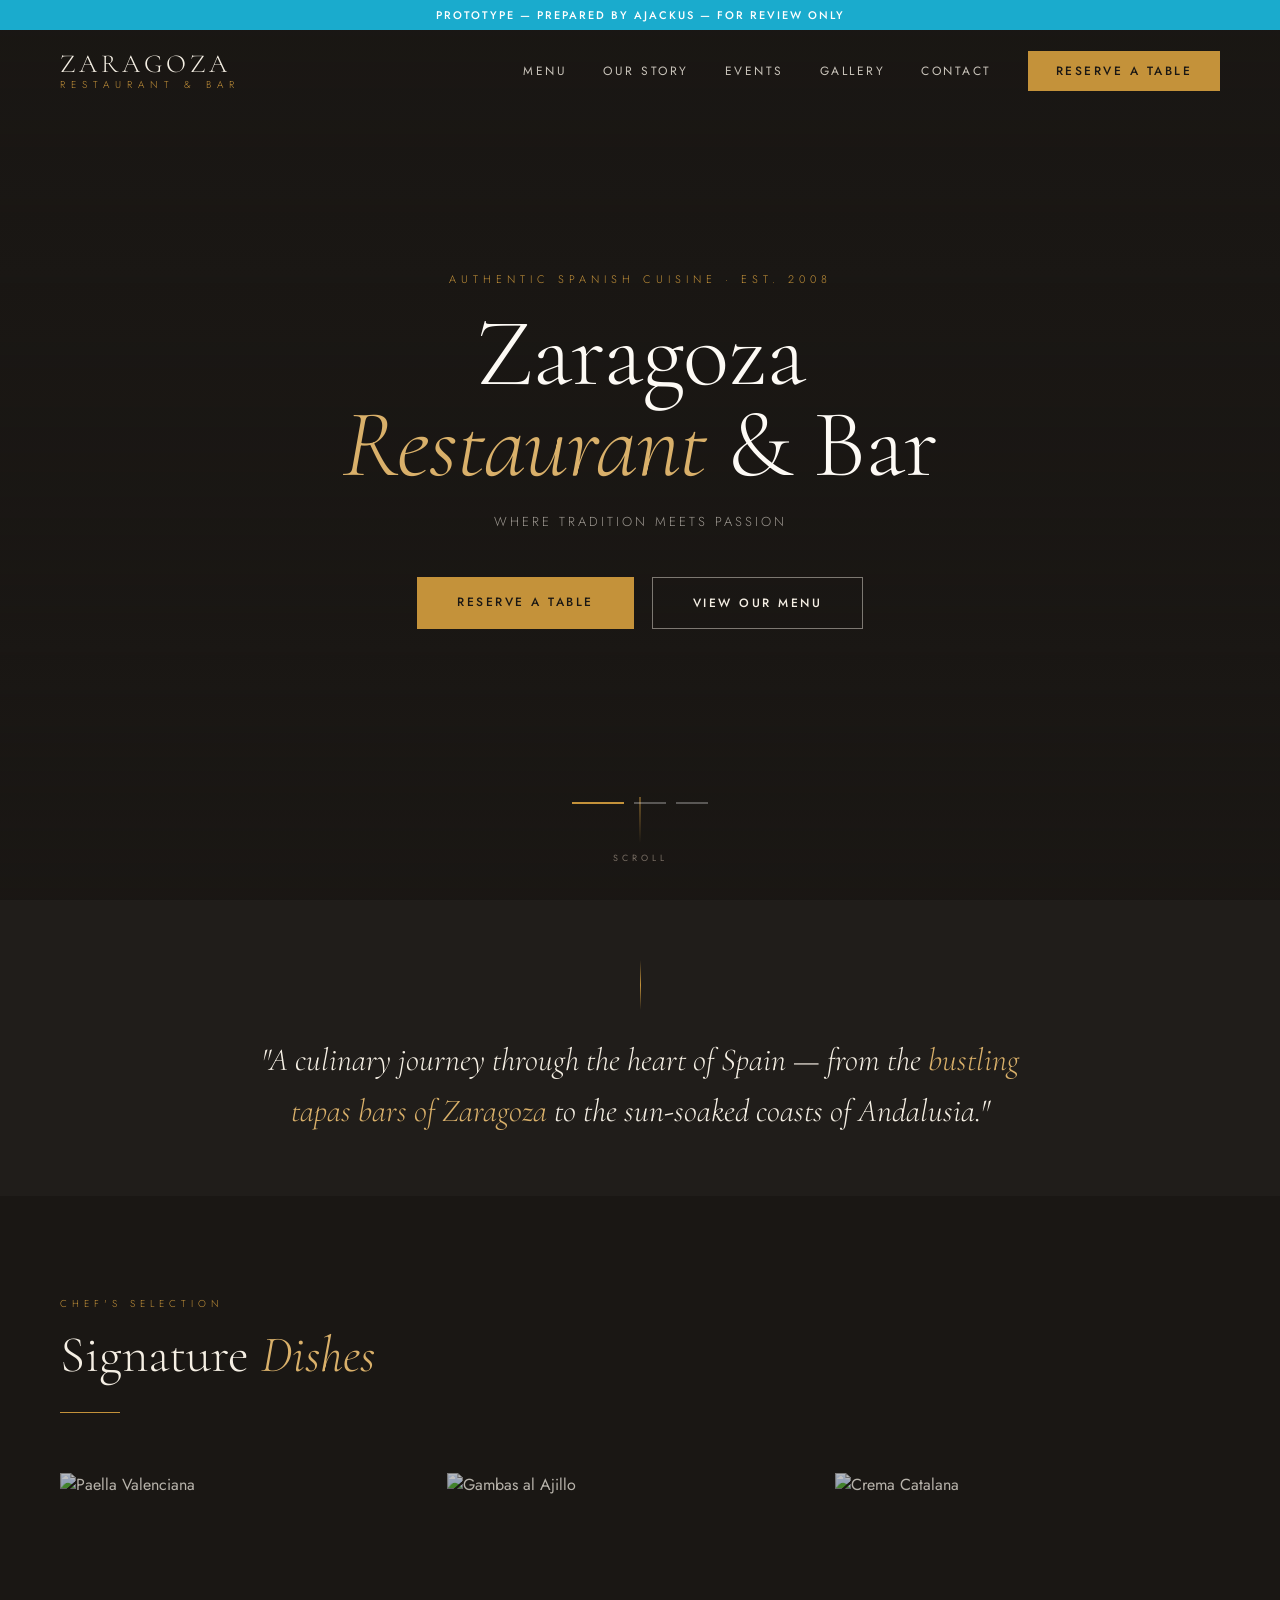
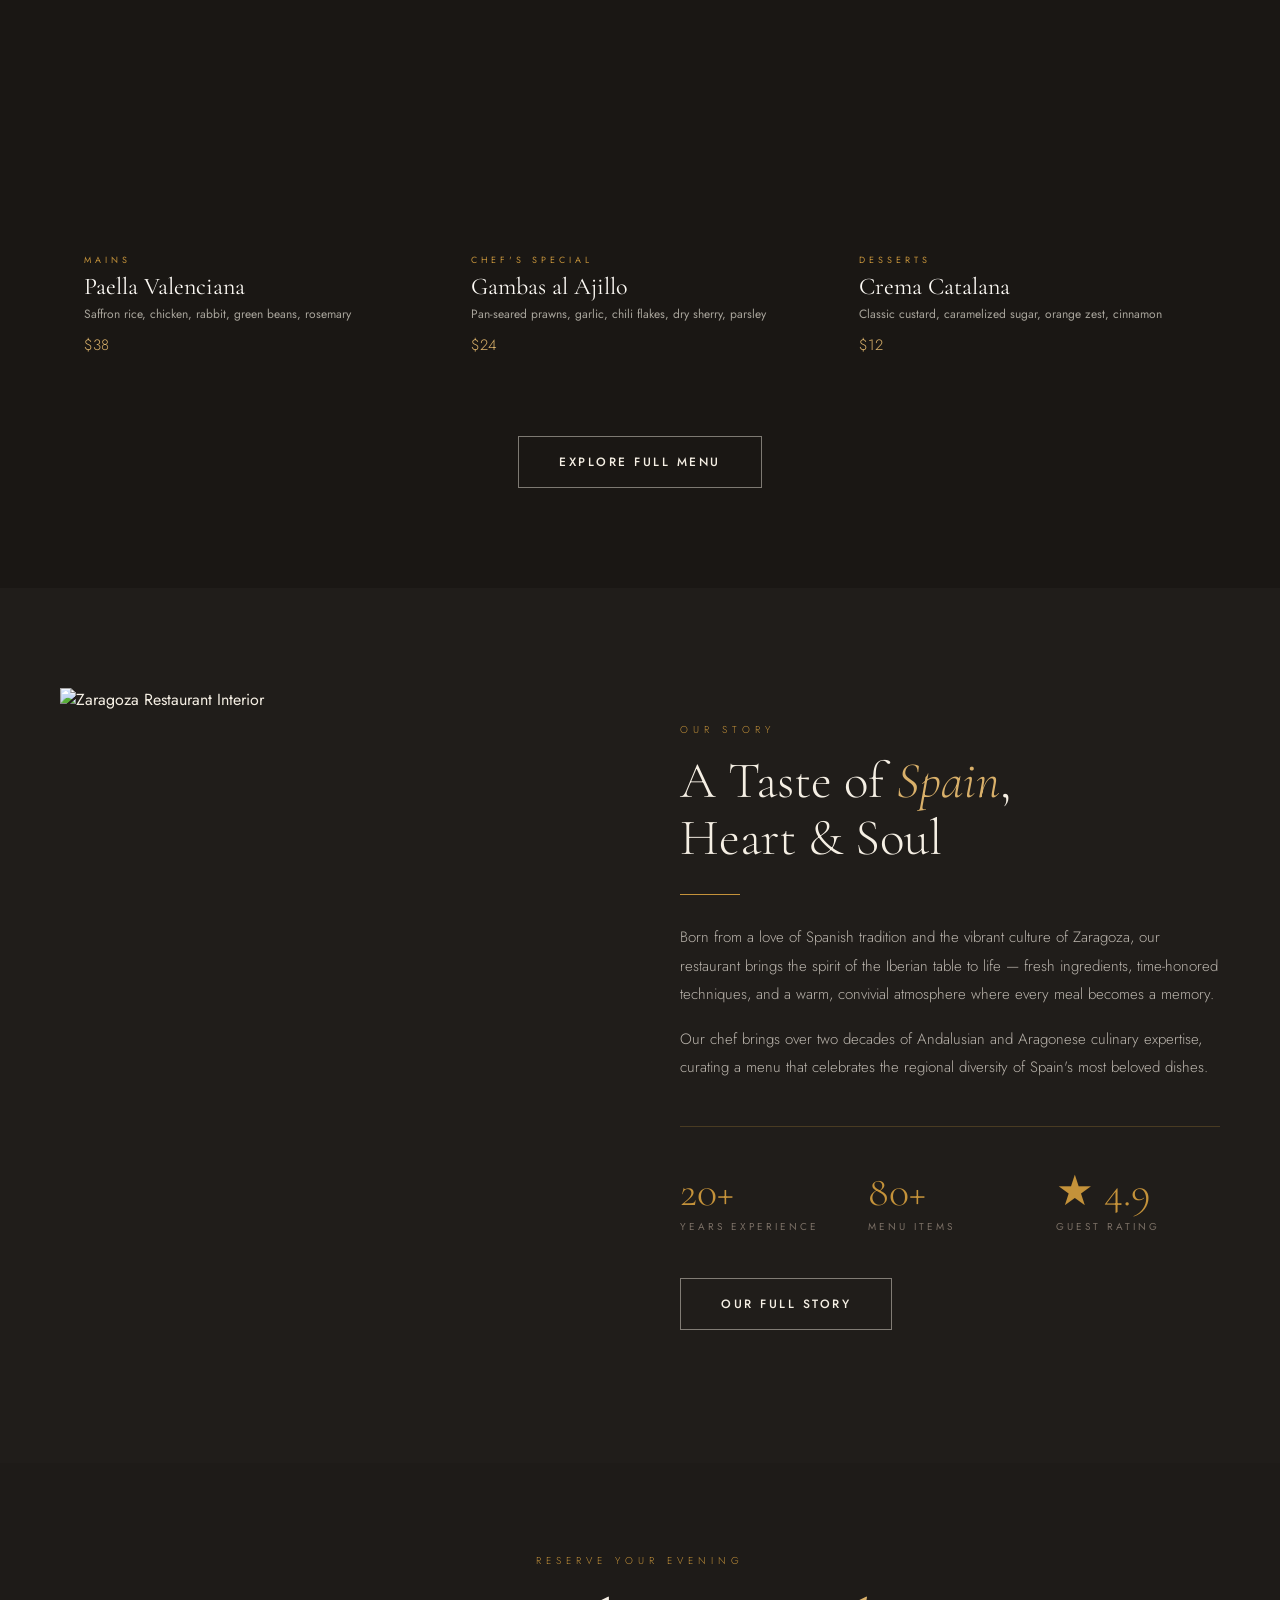
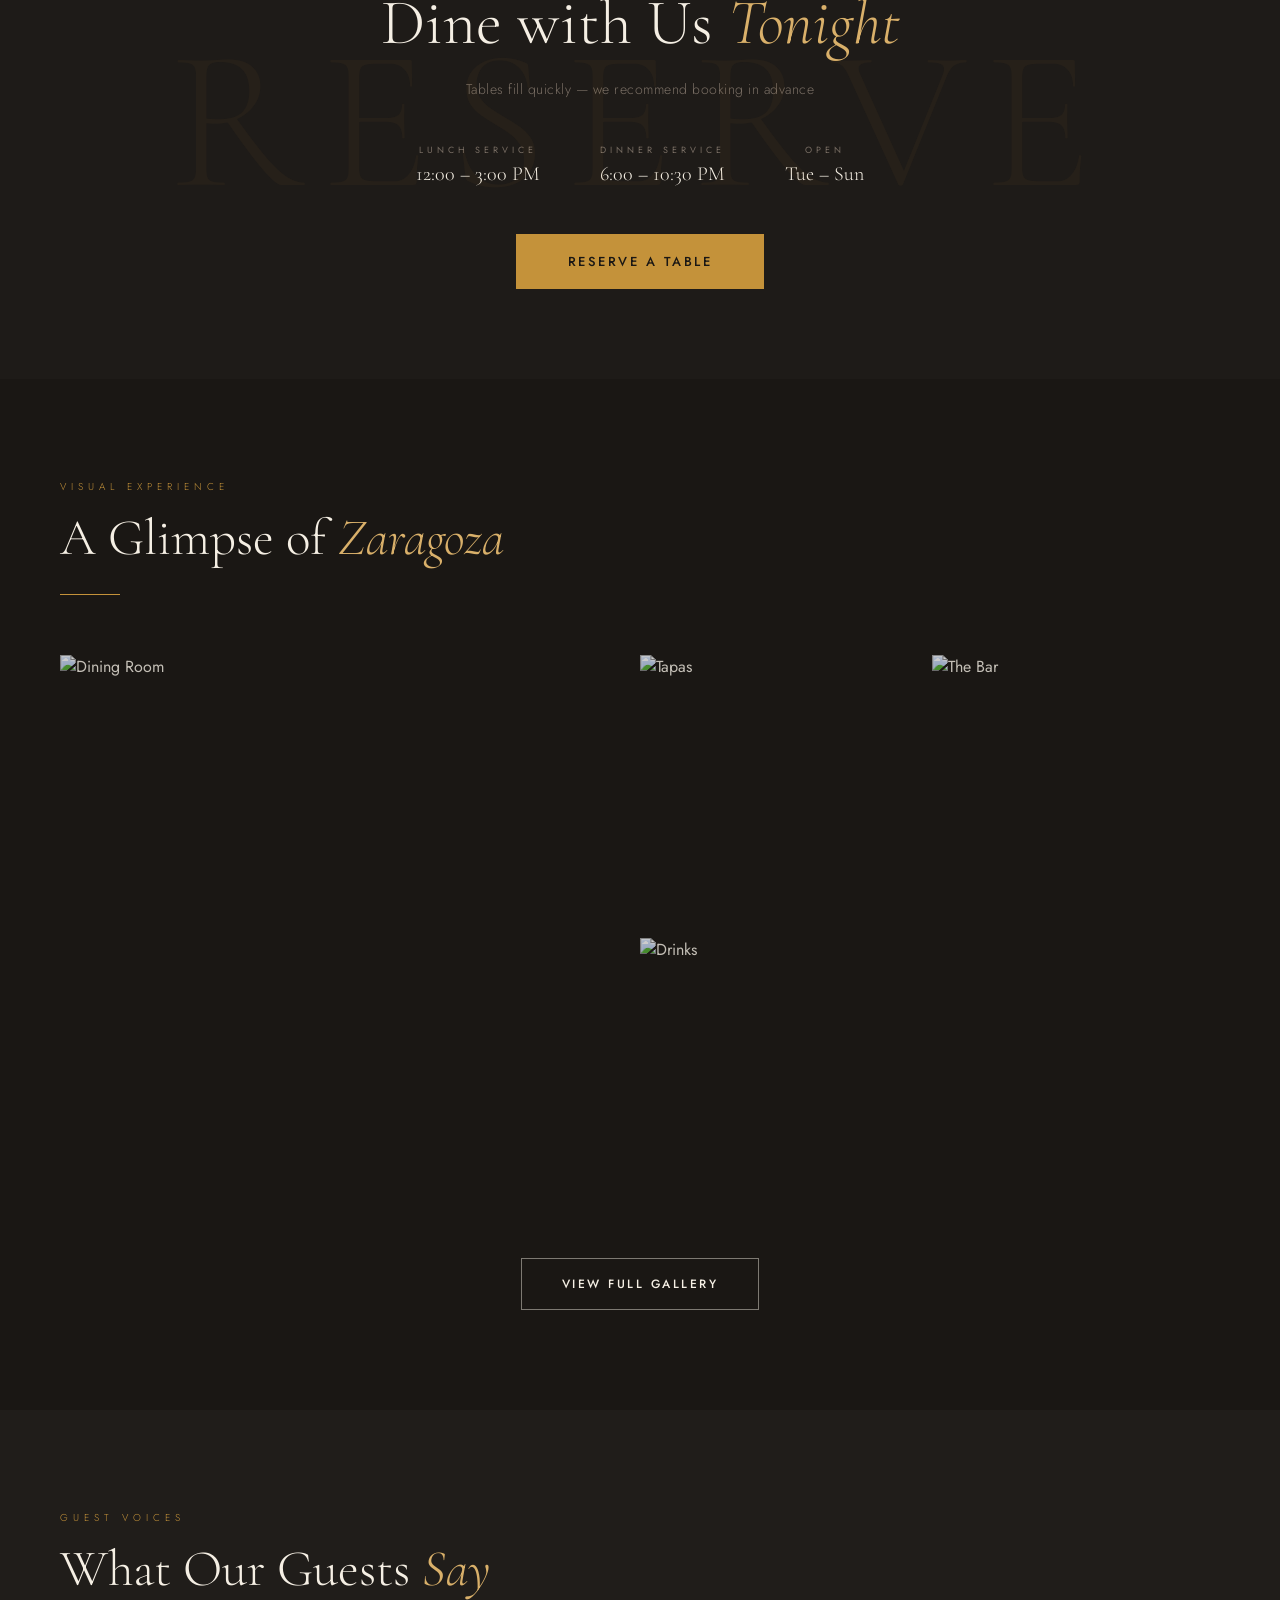
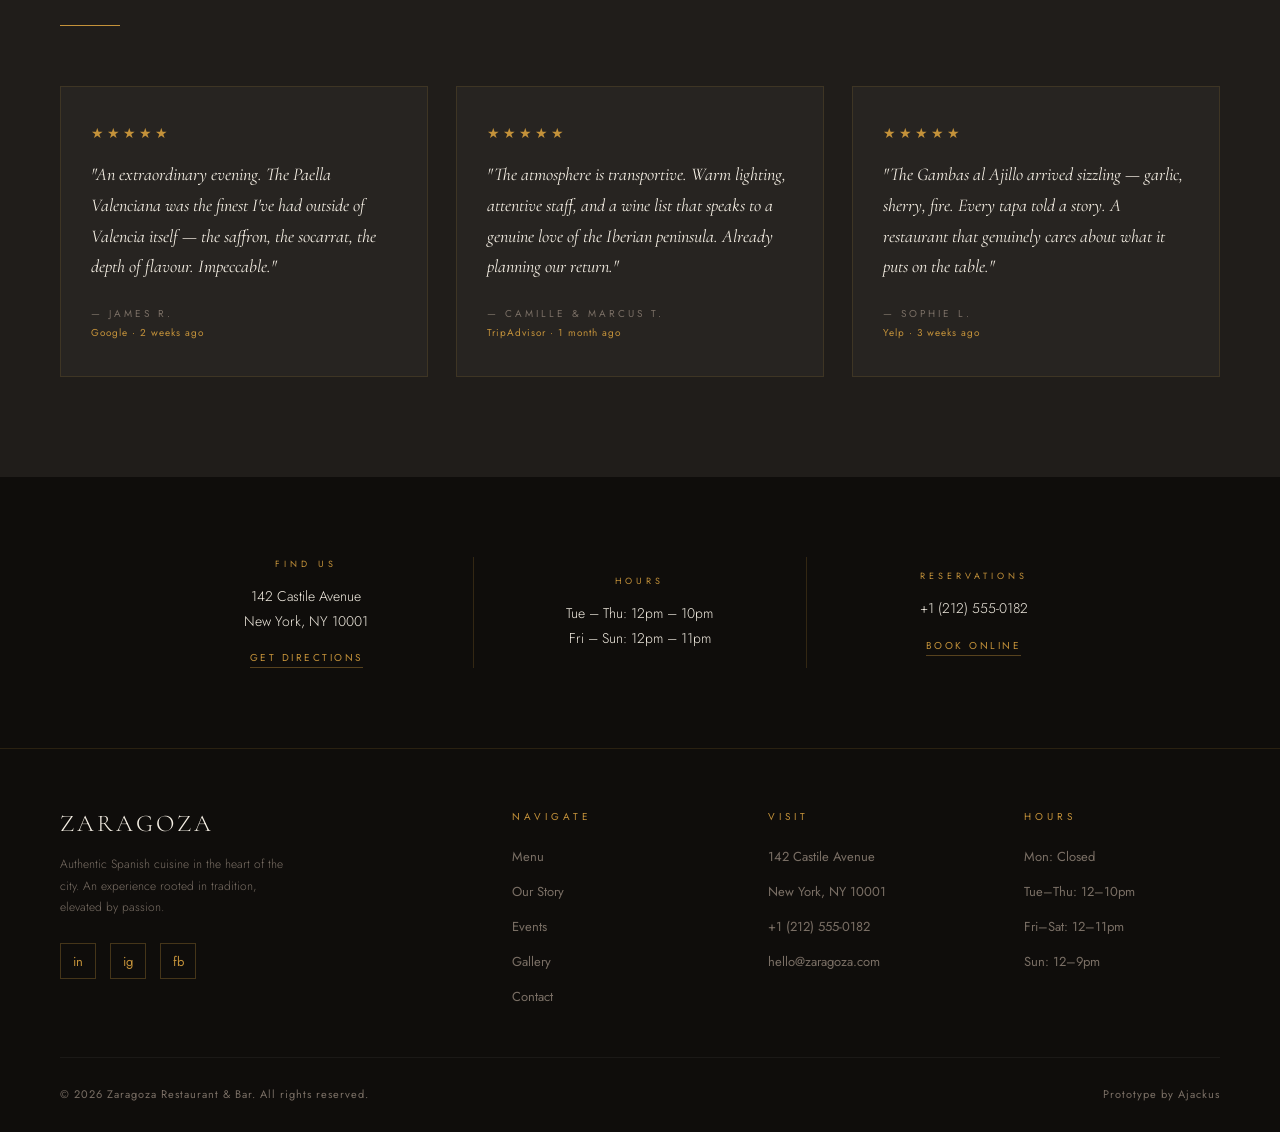
==== index.html @ 743ac6ad "initial commit" ====
<!DOCTYPE html>
<html lang="en">
<head>
<meta charset="UTF-8">
<meta name="viewport" content="width=device-width, initial-scale=1.0">
<title>Zaragoza Restaurant & Bar — Authentic Spanish Cuisine</title>
<link rel="preconnect" href="https://fonts.googleapis.com">
<link href="https://fonts.googleapis.com/css2?family=Cormorant+Garamond:ital,wght@0,300;0,400;0,600;1,300;1,400&family=Jost:wght@300;400;500&display=swap" rel="stylesheet">
<link rel="stylesheet" href="style.css">
<style>
  /* ── HERO ── */
  #hero {
    position: relative; height: 100vh; min-height: 700px;
    display: flex; align-items: center; justify-content: center;
    overflow: hidden;
  }

  /* Slides container */
  .hero-slides { position: absolute; inset: 0; }
  .hero-slide {
    position: absolute; inset: 0;
    background-size: cover; background-position: center;
    opacity: 0; transition: opacity 1.6s ease;
    transform: scale(1.07);
  }
  .hero-slide.active {
    opacity: 1;
    animation: kenBurns 9s ease forwards;
  }
  @keyframes kenBurns {
    from { transform: scale(1.07); }
    to   { transform: scale(1.00); }
  }

  /* Dark overlay sits above slides */
  .hero-overlay {
    position: absolute; inset: 0; z-index: 1;
    background: linear-gradient(180deg, rgba(26,23,20,0.18) 0%, rgba(26,23,20,0.48) 55%, rgba(26,23,20,0.93) 100%);
  }

  /* Content */
  .hero-content {
    position: relative; text-align: center; z-index: 2; padding: 0 20px;
    min-height: 380px; display: flex; flex-direction: column; align-items: center; justify-content: center;
  }
  .hero-text-slide {
    position: absolute; width: 100%;
    opacity: 0; transform: translateY(18px);
    transition: opacity 0.9s ease, transform 0.9s ease;
    pointer-events: none;
  }
  .hero-text-slide.active {
    opacity: 1; transform: translateY(0);
    position: relative; pointer-events: auto;
  }
  .hero-eyebrow {
    font-size: 11px; letter-spacing: 5px; text-transform: uppercase;
    color: var(--gold); font-family: 'Jost', sans-serif; font-weight: 300;
    margin-bottom: 22px;
  }
  .hero-title {
    font-family: 'Cormorant Garamond', serif;
    font-size: clamp(48px, 7.5vw, 104px); font-weight: 300; line-height: 0.94;
    letter-spacing: -1px; color: var(--warm-white);
  }
  .hero-title em { font-style: italic; color: var(--gold-light); }
  .hero-subtitle {
    margin-top: 22px; font-size: 13px; letter-spacing: 3px; text-transform: uppercase;
    color: rgba(245,239,228,0.6); font-weight: 300;
  }
  .hero-actions {
    margin-top: 46px; display: flex; gap: 18px; justify-content: center; flex-wrap: wrap;
    position: relative; z-index: 3;
  }

  /* Progress dots */
  .hero-progress {
    position: absolute; bottom: 96px; left: 50%; transform: translateX(-50%);
    display: flex; gap: 10px; z-index: 3; align-items: center;
  }
  .hero-dot {
    height: 2px; width: 32px; background: rgba(255,255,255,0.28);
    cursor: pointer; transition: background 0.4s, width 0.4s;
  }
  .hero-dot.active { background: var(--gold); width: 52px; }

  .hero-scroll {
    position: absolute; bottom: 36px; left: 50%; transform: translateX(-50%);
    display: flex; flex-direction: column; align-items: center; gap: 8px; z-index: 2;
  }
  .hero-scroll span { font-size: 9px; letter-spacing: 4px; text-transform: uppercase; color: var(--muted); }
  .scroll-line { width: 1px; height: 46px; background: linear-gradient(var(--gold), transparent); animation: scrollPulse 2s infinite; }

  /* ── INTRO STRIP ── */
  #intro {
    background: var(--dark-2); padding: 60px;
    text-align: center;
  }
  .intro-quote {
    font-family: 'Cormorant Garamond', serif; font-size: clamp(22px, 3vw, 32px);
    font-weight: 300; font-style: italic; color: var(--cream);
    max-width: 780px; margin: 0 auto; line-height: 1.6;
  }
  .intro-quote span { color: var(--gold-light); }
  .intro-line { width: 1px; height: 50px; background: linear-gradient(transparent, var(--gold), transparent); margin: 0 auto 24px; }

  /* ── FEATURED DISHES ── */
  #featured { background: var(--charcoal); }
  .dishes-grid {
    display: grid; grid-template-columns: repeat(3, 1fr); gap: 2px; margin-top: 60px;
  }
  .dish-card {
    position: relative; overflow: hidden; aspect-ratio: 3/4; cursor: pointer;
  }
  .dish-card svg, .dish-card img { width: 100%; height: 100%; object-fit: cover; display: block; transition: transform 0.6s ease; filter: brightness(0.75); }
  .dish-card:hover svg, .dish-card:hover img { transform: scale(1.06); filter: brightness(0.92); }
  .dish-info {
    position: absolute; bottom: 0; left: 0; right: 0; padding: 30px 24px;
    background: linear-gradient(transparent, rgba(26,23,20,0.92));
  }
  .dish-category { font-size: 9px; letter-spacing: 4px; text-transform: uppercase; color: var(--gold); margin-bottom: 6px; }
  .dish-name { font-family: 'Cormorant Garamond', serif; font-size: 24px; font-weight: 400; color: var(--warm-white); margin-bottom: 4px; }
  .dish-desc { font-size: 12px; color: rgba(245,239,228,0.65); line-height: 1.5; margin-bottom: 10px; }
  .dish-price { font-size: 15px; color: var(--gold-light); font-weight: 300; }
  .section-footer { text-align: center; margin-top: 50px; }

  /* ── ABOUT TEASER ── */
  #about-teaser { background: var(--dark-2); }
  .about-inner {
    display: grid; grid-template-columns: 1fr 1fr; gap: 80px; align-items: center;
    max-width: 1200px; margin: 0 auto;
  }
  .about-img-wrap { position: relative; }
  .about-img-wrap svg, .about-img-wrap img { width: 100%; aspect-ratio: 4/5; object-fit: cover; display: block; }
  .about-img-accent {
    position: absolute; bottom: -28px; right: -28px;
    width: 58%; aspect-ratio: 1; border: 2px solid var(--gold); z-index: -1; pointer-events: none;
  }
  .about-text .section-title { margin-bottom: 24px; }
  .about-body { font-size: 15px; line-height: 1.9; color: rgba(245,239,228,0.72); font-weight: 300; }
  .about-stats { display: grid; grid-template-columns: repeat(3, 1fr); gap: 24px; margin-top: 44px; padding-top: 44px; border-top: 1px solid rgba(196,146,58,0.25); }
  .stat-num { font-family: 'Cormorant Garamond', serif; font-size: 42px; font-weight: 300; color: var(--gold); line-height: 1; }
  .stat-label { font-size: 10px; letter-spacing: 3px; text-transform: uppercase; color: var(--muted); margin-top: 6px; }

  /* ── RESERVATION CTA BAND ── */
  #res-cta {
    background: var(--dark-3); padding: 90px 60px;
    position: relative; overflow: hidden; text-align: center;
  }
  #res-cta::before {
    content: 'RESERVE'; position: absolute; left: 50%; top: 50%;
    transform: translate(-50%, -50%);
    font-family: 'Cormorant Garamond', serif; font-size: 200px; font-weight: 300;
    color: rgba(196,146,58,0.05); letter-spacing: 20px; white-space: nowrap; pointer-events: none;
  }
  .res-cta-eyebrow { font-size: 10px; letter-spacing: 5px; text-transform: uppercase; color: var(--gold); font-weight: 300; margin-bottom: 20px; }
  .res-cta-title {
    font-family: 'Cormorant Garamond', serif; font-size: clamp(36px, 5vw, 64px);
    font-weight: 300; color: var(--cream); margin-bottom: 20px; line-height: 1.1;
  }
  .res-cta-title em { font-style: italic; color: var(--gold-light); }
  .res-cta-sub { font-size: 14px; color: var(--muted); margin-bottom: 44px; font-weight: 300; letter-spacing: 0.5px; }
  .res-cta-info { display: flex; justify-content: center; gap: 60px; margin-bottom: 48px; flex-wrap: wrap; }
  .res-info-item { text-align: center; }
  .res-info-label { font-size: 9px; letter-spacing: 4px; text-transform: uppercase; color: var(--muted); margin-bottom: 6px; }
  .res-info-val { font-family: 'Cormorant Garamond', serif; font-size: 20px; color: var(--cream); font-weight: 300; }

  /* ── GALLERY PREVIEW ── */
  #gallery-preview { background: var(--charcoal); }
  .gallery-grid {
    display: grid; grid-template-columns: 2fr 1fr 1fr; grid-template-rows: 280px 280px;
    gap: 3px; margin-top: 60px;
  }
  .gallery-cell { overflow: hidden; position: relative; cursor: pointer; }
  .gallery-cell.span-rows { grid-row: 1 / 3; }
  .gallery-cell svg, .gallery-cell img { width: 100%; height: 100%; display: block; object-fit: cover; transition: transform 0.6s, filter 0.4s; filter: brightness(0.8); }
  .gallery-cell:hover svg, .gallery-cell:hover img { transform: scale(1.06); filter: brightness(1); }
  .gallery-cell-label {
    position: absolute; bottom: 0; left: 0; right: 0;
    padding: 16px 18px;
    background: linear-gradient(transparent, rgba(26,23,20,0.75));
    font-size: 10px; letter-spacing: 3px; text-transform: uppercase; color: var(--gold);
    opacity: 0; transition: opacity 0.3s;
  }
  .gallery-cell:hover .gallery-cell-label { opacity: 1; }

  /* ── REVIEWS ── */
  #reviews { background: var(--dark-2); }
  .reviews-grid { display: grid; grid-template-columns: repeat(3, 1fr); gap: 28px; margin-top: 60px; }
  .review-card {
    background: rgba(255,255,255,0.03); border: 1px solid rgba(196,146,58,0.15); padding: 36px 30px;
  }
  .review-stars { color: var(--gold); font-size: 14px; margin-bottom: 16px; letter-spacing: 3px; }
  .review-text { font-family: 'Cormorant Garamond', serif; font-size: 18px; font-style: italic; color: var(--cream); line-height: 1.7; margin-bottom: 24px; }
  .review-author { font-size: 10px; letter-spacing: 3px; text-transform: uppercase; color: var(--muted); }
  .review-platform { font-size: 10px; color: var(--gold); margin-top: 4px; letter-spacing: 1px; }

  /* ── LOCATION STRIP ── */
  #location-strip { background: #0f0d0b; padding: 80px 60px; }
  .location-inner {
    display: grid; grid-template-columns: 1fr 1px 1fr 1px 1fr; gap: 0;
    align-items: center; max-width: 1000px; margin: 0 auto; text-align: center;
  }
  .loc-divider { background: rgba(196,146,58,0.2); align-self: stretch; }
  .loc-block { padding: 0 40px; }
  .loc-label { font-size: 9px; letter-spacing: 4px; text-transform: uppercase; color: var(--gold); margin-bottom: 14px; }
  .loc-val { font-size: 14px; color: var(--cream); line-height: 1.8; font-weight: 300; }
  .loc-link { display: inline-block; margin-top: 16px; font-size: 10px; letter-spacing: 2.5px; text-transform: uppercase; color: var(--gold); text-decoration: none; border-bottom: 1px solid rgba(196,146,58,0.4); padding-bottom: 2px; transition: color 0.2s; }
  .loc-link:hover { color: var(--gold-light); }

  /* ── RESPONSIVE ── */
  @media(max-width: 900px) {
    #intro { padding: 50px 28px; }
    .dishes-grid { grid-template-columns: 1fr 1fr; }
    .about-inner { grid-template-columns: 1fr; gap: 40px; }
    .about-img-accent { display: none; }
    #res-cta { padding: 70px 28px; }
    #res-cta::before { display: none; }
    .gallery-grid { grid-template-columns: 1fr 1fr; grid-template-rows: auto; }
    .gallery-cell.span-rows { grid-row: auto; }
    .reviews-grid { grid-template-columns: 1fr; }
    .location-inner { grid-template-columns: 1fr; gap: 36px; }
    .loc-divider { display: none; }
    #location-strip { padding: 60px 28px; }
  }
  @media(max-width: 600px) {
    .dishes-grid { grid-template-columns: 1fr; }
    .hero-title { font-size: 52px; }
    .gallery-grid { grid-template-columns: 1fr; }
  }
</style>
</head>
<body>

<div class="proto-banner">Prototype — prepared by Ajackus — For Review Only</div>

<!-- NAV -->
<nav id="mainNav">
  <a href="index.html" class="nav-logo">ZARAGOZA <span>Restaurant &amp; Bar</span></a>
  <ul class="nav-links">
    <li><a href="menu.html">Menu</a></li>
    <li><a href="about.html">Our Story</a></li>
    <li><a href="events.html">Events</a></li>
    <li><a href="gallery.html">Gallery</a></li>
    <li><a href="contact.html">Contact</a></li>
    <li><a href="reservations.html" class="nav-cta">Reserve a Table</a></li>
  </ul>
  <div class="hamburger" onclick="openNav()"><span></span><span></span><span></span></div>
</nav>

<!-- Mobile Drawer -->
<div class="nav-drawer" id="navDrawer">
  <button class="close-btn" onclick="closeNav()">✕</button>
  <a href="index.html" onclick="closeNav()">Home</a>
  <a href="menu.html" onclick="closeNav()">Menu</a>
  <a href="about.html" onclick="closeNav()">Our Story</a>
  <a href="events.html" onclick="closeNav()">Events</a>
  <a href="gallery.html" onclick="closeNav()">Gallery</a>
  <a href="contact.html" onclick="closeNav()">Contact</a>
  <a href="reservations.html" onclick="closeNav()" class="drawer-reserve">Reserve a Table</a>
</div>

<!-- HERO -->
<section id="hero">

  <!-- Background slides (simulate video sections) -->
  <div class="hero-slides">
    <!-- Slide 1: Spanish chef cooking -->
    <div class="hero-slide active" style="background-image: url('https://images.unsplash.com/photo-1504674900247-0877df9cc836?auto=format&fit=crop&w=1920&h=1080&q=80');"></div>
    <!-- Slide 2: Dine-in customers -->
    <div class="hero-slide" style="background-image: url('https://images.unsplash.com/photo-1414235077428-338989a2e8c0?auto=format&fit=crop&w=1920&h=1080&q=80');"></div>
    <!-- Slide 3: Dine-in customers -->
    <div class="hero-slide" style="background-image: url('https://images.unsplash.com/photo-1516997121675-4c2d1684aa3e?auto=format&fit=crop&w=1920&h=1080&q=80');"></div>
  </div>

  <!-- Gradient overlay -->
  <div class="hero-overlay"></div>

  <!-- Text overlays -->
  <div class="hero-content">

    <!-- Slide 1 text -->
    <div class="hero-text-slide active" id="heroText0">
      <p class="hero-eyebrow">Authentic Spanish Cuisine · Est. 2008</p>
      <h1 class="hero-title">Zaragoza<br><em>Restaurant</em> &amp; Bar</h1>
      <p class="hero-subtitle">Where Tradition Meets Passion</p>
    </div>

    <!-- Slide 2 text -->
    <div class="hero-text-slide" id="heroText1">
      <p class="hero-eyebrow">&nbsp;</p>
      <h1 class="hero-title"><em>Tap into</em> the Art<br>of Spanish Cuisine</h1>
      <p class="hero-subtitle">&nbsp;</p>
    </div>

    <!-- Slide 3 text -->
    <div class="hero-text-slide" id="heroText2">
      <p class="hero-eyebrow">&nbsp;</p>
      <h1 class="hero-title">Bringing the Taste<br>of <em>Spain</em> to<br>Your Table</h1>
      <p class="hero-subtitle">&nbsp;</p>
    </div>

    <!-- CTAs always visible -->
    <div class="hero-actions">
      <a href="reservations.html" class="btn-primary">Reserve a Table</a>
      <a href="menu.html" class="btn-outline">View Our Menu</a>
    </div>
  </div>

  <!-- Slide progress indicators -->
  <div class="hero-progress">
    <div class="hero-dot active" onclick="heroGoTo(0)"></div>
    <div class="hero-dot" onclick="heroGoTo(1)"></div>
    <div class="hero-dot" onclick="heroGoTo(2)"></div>
  </div>

  <div class="hero-scroll">
    <div class="scroll-line"></div>
    <span>Scroll</span>
  </div>
</section>

<!-- INTRO STRIP -->
<div id="intro">
  <div class="intro-line"></div>
  <p class="intro-quote">"A culinary journey through the heart of Spain — from the <span>bustling tapas bars of Zaragoza</span> to the sun-soaked coasts of Andalusia."</p>
</div>

<!-- FEATURED DISHES -->
<section id="featured">
  <p class="section-label">Chef's Selection</p>
  <h2 class="section-title">Signature <em>Dishes</em></h2>
  <div class="divider"></div>
  <div class="dishes-grid">
    <!-- Paella -->
    <div class="dish-card">
      <img src="https://images.unsplash.com/photo-1586444248902-2f64eddc13df?auto=format&fit=crop&w=400&h=533&q=80" alt="Paella Valenciana">
      <div class="dish-info">
        <p class="dish-category">Mains</p>
        <h3 class="dish-name">Paella Valenciana</h3>
        <p class="dish-desc">Saffron rice, chicken, rabbit, green beans, rosemary</p>
        <span class="dish-price">$38</span>
      </div>
    </div>
    <!-- Gambas -->
    <div class="dish-card">
      <img src="https://images.unsplash.com/photo-1563245372-f21724e3856d?auto=format&fit=crop&w=400&h=533&q=80" alt="Gambas al Ajillo">
      <div class="dish-info">
        <p class="dish-category">Chef's Special</p>
        <h3 class="dish-name">Gambas al Ajillo</h3>
        <p class="dish-desc">Pan-seared prawns, garlic, chili flakes, dry sherry, parsley</p>
        <span class="dish-price">$24</span>
      </div>
    </div>
    <!-- Crema Catalana -->
    <div class="dish-card">
      <img src="https://images.unsplash.com/photo-1526218626217-dc65a29bb444?auto=format&fit=crop&w=400&h=533&q=80" alt="Crema Catalana">
      <div class="dish-info">
        <p class="dish-category">Desserts</p>
        <h3 class="dish-name">Crema Catalana</h3>
        <p class="dish-desc">Classic custard, caramelized sugar, orange zest, cinnamon</p>
        <span class="dish-price">$12</span>
      </div>
    </div>
  </div>
  <div class="section-footer">
    <a href="menu.html" class="btn-outline">Explore Full Menu</a>
  </div>
</section>

<!-- ABOUT TEASER -->
<section id="about-teaser">
  <div class="about-inner">
    <div class="about-img-wrap">
      <img src="https://images.unsplash.com/photo-1424847651672-bf20a4b0982b?auto=format&fit=crop&w=560&h=700&q=80" alt="Zaragoza Restaurant Interior">
      <div class="about-img-accent"></div>
    </div>
    <div class="about-text">
      <p class="section-label">Our Story</p>
      <h2 class="section-title">A Taste of <em>Spain</em>,<br>Heart &amp; Soul</h2>
      <div class="divider"></div>
      <p class="about-body">Born from a love of Spanish tradition and the vibrant culture of Zaragoza, our restaurant brings the spirit of the Iberian table to life — fresh ingredients, time-honored techniques, and a warm, convivial atmosphere where every meal becomes a memory.</p>
      <p class="about-body" style="margin-top:16px;">Our chef brings over two decades of Andalusian and Aragonese culinary expertise, curating a menu that celebrates the regional diversity of Spain's most beloved dishes.</p>
      <div class="about-stats">
        <div><div class="stat-num">20+</div><div class="stat-label">Years Experience</div></div>
        <div><div class="stat-num">80+</div><div class="stat-label">Menu Items</div></div>
        <div><div class="stat-num">★ 4.9</div><div class="stat-label">Guest Rating</div></div>
      </div>
      <div style="margin-top:44px;">
        <a href="about.html" class="btn-outline">Our Full Story</a>
      </div>
    </div>
  </div>
</section>

<!-- RESERVATION CTA BAND -->
<section id="res-cta">
  <p class="res-cta-eyebrow">Reserve Your Evening</p>
  <h2 class="res-cta-title">Dine with Us <em>Tonight</em></h2>
  <p class="res-cta-sub">Tables fill quickly — we recommend booking in advance</p>
  <div class="res-cta-info">
    <div class="res-info-item">
      <div class="res-info-label">Lunch Service</div>
      <div class="res-info-val">12:00 – 3:00 PM</div>
    </div>
    <div class="res-info-item">
      <div class="res-info-label">Dinner Service</div>
      <div class="res-info-val">6:00 – 10:30 PM</div>
    </div>
    <div class="res-info-item">
      <div class="res-info-label">Open</div>
      <div class="res-info-val">Tue – Sun</div>
    </div>
  </div>
  <a href="reservations.html" class="btn-primary" style="font-size:13px;padding:18px 52px;">Reserve a Table</a>
</section>

<!-- GALLERY PREVIEW -->
<section id="gallery-preview">
  <p class="section-label">Visual Experience</p>
  <h2 class="section-title">A Glimpse of <em>Zaragoza</em></h2>
  <div class="divider"></div>
  <div class="gallery-grid">
    <!-- Large: interior -->
    <div class="gallery-cell span-rows">
      <img src="https://images.unsplash.com/photo-1414235077428-338989a2e8c0?auto=format&fit=crop&w=600&h=560&q=80" alt="Dining Room">
      <div class="gallery-cell-label">Dining Room</div>
    </div>
    <!-- Tapas -->
    <div class="gallery-cell">
      <img src="https://images.unsplash.com/photo-1599481238640-4c1288750d7a?auto=format&fit=crop&w=400&h=280&q=80" alt="Tapas">
      <div class="gallery-cell-label">Tapas Selection</div>
    </div>
    <!-- Bar -->
    <div class="gallery-cell">
      <img src="https://images.unsplash.com/photo-1467003909585-2f8a72700288?auto=format&fit=crop&w=400&h=280&q=80" alt="The Bar">
      <div class="gallery-cell-label">The Bar</div>
    </div>
    <!-- Drinks -->
    <div class="gallery-cell">
      <img src="https://images.unsplash.com/photo-1510812431401-41d2bd2722f3?auto=format&fit=crop&w=400&h=280&q=80" alt="Drinks">
      <div class="gallery-cell-label">Signature Drinks</div>
    </div>
  </div>
  <div class="section-footer" style="margin-top:40px;">
    <a href="gallery.html" class="btn-outline">View Full Gallery</a>
  </div>
</section>

<!-- REVIEWS -->
<section id="reviews">
  <p class="section-label">Guest Voices</p>
  <h2 class="section-title">What Our Guests <em>Say</em></h2>
  <div class="divider"></div>
  <div class="reviews-grid">
    <div class="review-card">
      <div class="review-stars">★★★★★</div>
      <p class="review-text">"An extraordinary evening. The Paella Valenciana was the finest I've had outside of Valencia itself — the saffron, the socarrat, the depth of flavour. Impeccable."</p>
      <div class="review-author">— James R.</div>
      <div class="review-platform">Google · 2 weeks ago</div>
    </div>
    <div class="review-card">
      <div class="review-stars">★★★★★</div>
      <p class="review-text">"The atmosphere is transportive. Warm lighting, attentive staff, and a wine list that speaks to a genuine love of the Iberian peninsula. Already planning our return."</p>
      <div class="review-author">— Camille &amp; Marcus T.</div>
      <div class="review-platform">TripAdvisor · 1 month ago</div>
    </div>
    <div class="review-card">
      <div class="review-stars">★★★★★</div>
      <p class="review-text">"The Gambas al Ajillo arrived sizzling — garlic, sherry, fire. Every tapa told a story. A restaurant that genuinely cares about what it puts on the table."</p>
      <div class="review-author">— Sophie L.</div>
      <div class="review-platform">Yelp · 3 weeks ago</div>
    </div>
  </div>
</section>

<!-- LOCATION STRIP -->
<div id="location-strip">
  <div class="location-inner">
    <div class="loc-block">
      <div class="loc-label">Find Us</div>
      <div class="loc-val">142 Castile Avenue<br>New York, NY 10001</div>
      <a href="contact.html" class="loc-link">Get Directions</a>
    </div>
    <div class="loc-divider"></div>
    <div class="loc-block">
      <div class="loc-label">Hours</div>
      <div class="loc-val">Tue – Thu: 12pm – 10pm<br>Fri – Sun: 12pm – 11pm</div>
    </div>
    <div class="loc-divider"></div>
    <div class="loc-block">
      <div class="loc-label">Reservations</div>
      <div class="loc-val">+1 (212) 555-0182</div>
      <a href="reservations.html" class="loc-link">Book Online</a>
    </div>
  </div>
</div>

<!-- FOOTER -->
<footer>
  <div class="footer-inner">
    <div>
      <div class="footer-brand-name">ZARAGOZA</div>
      <p class="footer-brand-tagline">Authentic Spanish cuisine in the heart of the city. An experience rooted in tradition, elevated by passion.</p>
      <div class="footer-social">
        <a href="#">in</a>
        <a href="#">ig</a>
        <a href="#">fb</a>
      </div>
    </div>
    <div>
      <div class="footer-col-title">Navigate</div>
      <ul class="footer-links">
        <li><a href="menu.html">Menu</a></li>
        <li><a href="about.html">Our Story</a></li>
        <li><a href="events.html">Events</a></li>
        <li><a href="gallery.html">Gallery</a></li>
        <li><a href="contact.html">Contact</a></li>
      </ul>
    </div>
    <div>
      <div class="footer-col-title">Visit</div>
      <ul class="footer-links">
        <li><a href="#">142 Castile Avenue</a></li>
        <li><a href="#">New York, NY 10001</a></li>
        <li><a href="#">+1 (212) 555-0182</a></li>
        <li><a href="#">hello@zaragoza.com</a></li>
      </ul>
    </div>
    <div>
      <div class="footer-col-title">Hours</div>
      <ul class="footer-links">
        <li><a href="#">Mon: Closed</a></li>
        <li><a href="#">Tue–Thu: 12–10pm</a></li>
        <li><a href="#">Fri–Sat: 12–11pm</a></li>
        <li><a href="#">Sun: 12–9pm</a></li>
      </ul>
    </div>
  </div>
  <div class="footer-bottom">
    <span>© 2026 Zaragoza Restaurant &amp; Bar. All rights reserved.</span>
    <span>Prototype by Ajackus</span>
  </div>
</footer>

<a href="reservations.html" class="sticky-reserve" id="stickyReserve">Reserve a Table</a>

<script>
  // ── HERO SLIDESHOW ──
  (function() {
    const slides     = document.querySelectorAll('.hero-slide');
    const textSlides = document.querySelectorAll('.hero-text-slide');
    const dots       = document.querySelectorAll('.hero-dot');
    let current = 0;

    function heroGoTo(n) {
      slides[current].classList.remove('active');
      textSlides[current].classList.remove('active');
      dots[current].classList.remove('active');
      current = n;
      slides[current].classList.add('active');
      textSlides[current].classList.add('active');
      dots[current].classList.add('active');
    }

    // expose for onclick
    window.heroGoTo = heroGoTo;

    // Auto-advance every 6s
    setInterval(function() {
      heroGoTo((current + 1) % slides.length);
    }, 6000);
  })();

  // Nav scroll effect
  const nav = document.getElementById('mainNav');
  window.addEventListener('scroll', () => {
    nav.classList.toggle('scrolled', window.scrollY > 80);
    document.getElementById('stickyReserve').classList.toggle('visible', window.scrollY > 500);
  });

  // Mobile nav
  function openNav() { document.getElementById('navDrawer').classList.add('open'); document.body.style.overflow='hidden'; }
  function closeNav() { document.getElementById('navDrawer').classList.remove('open'); document.body.style.overflow=''; }
</script>
</body>
</html>
---- style.css ----
/* ══════════════════════════════════════════════
   ZARAGOZA RESTAURANT & BAR — Shared Stylesheet
   ══════════════════════════════════════════════ */

/* ── TOKENS ── */
:root {
  --cream: #F5EFE4;
  --charcoal: #1A1714;
  --gold: #C4923A;
  --gold-light: #D9B06A;
  --terracotta: #A8442A;
  --muted: #7A6F65;
  --warm-white: #FDFAF5;
  --dark-2: #201d1a;
  --dark-3: #1e1b18;
}

/* ── RESET ── */
*, *::before, *::after { box-sizing: border-box; margin: 0; padding: 0; }
html { scroll-behavior: smooth; }
body { font-family: 'Jost', sans-serif; background: var(--charcoal); color: var(--cream); overflow-x: hidden; }

/* ── PROTOTYPE BANNER ── */
.proto-banner {
  position: fixed; top: 0; left: 0; right: 0; z-index: 9999;
  background: #1aabcd;
  color: #fff; text-align: center; font-size: 11px; letter-spacing: 2px; text-transform: uppercase;
  padding: 7px 16px; font-family: 'Jost', sans-serif; font-weight: 500;
}

/* ── NAV ── */
nav {
  position: fixed; top: 30px; left: 0; right: 0; z-index: 900;
  display: flex; align-items: center; justify-content: space-between;
  padding: 20px 60px;
  background: transparent;
  transition: background 0.4s, padding 0.4s;
}
nav.scrolled {
  background: rgba(26,23,20,0.96);
  backdrop-filter: blur(12px);
  padding: 14px 60px;
  border-bottom: 1px solid rgba(196,146,58,0.2);
}
.nav-logo {
  font-family: 'Cormorant Garamond', serif;
  font-size: 26px; font-weight: 300; letter-spacing: 4px;
  color: var(--cream); text-decoration: none;
  display: flex; flex-direction: column; line-height: 1.1;
  background: none; border: none; cursor: pointer; text-align: left;
}
.nav-logo span { font-size: 10px; letter-spacing: 6px; text-transform: uppercase; color: var(--gold); font-family: 'Jost', sans-serif; font-weight: 300; }
.nav-links { display: flex; gap: 36px; list-style: none; align-items: center; }
.nav-links a {
  color: var(--cream); text-decoration: none; font-size: 12px; letter-spacing: 2.5px;
  text-transform: uppercase; opacity: 0.8; transition: opacity 0.2s, color 0.2s;
}
.nav-links a:hover, .nav-links a.active { opacity: 1; color: var(--gold-light); }
.nav-links a.active { opacity: 1; color: var(--gold); }
.nav-cta {
  background: var(--gold); color: var(--charcoal) !important; opacity: 1 !important;
  padding: 11px 28px; font-size: 11px; letter-spacing: 2.5px; text-transform: uppercase;
  font-weight: 500; transition: background 0.25s;
}
.nav-cta:hover { background: var(--gold-light) !important; }
.hamburger { display: none; flex-direction: column; gap: 5px; cursor: pointer; }
.hamburger span { display: block; width: 24px; height: 1px; background: var(--cream); transition: 0.3s; }

/* ── MOBILE DRAWER ── */
.nav-drawer {
  position: fixed; inset: 0; background: var(--charcoal); z-index: 850;
  display: flex; flex-direction: column; align-items: center; justify-content: center;
  gap: 28px; opacity: 0; pointer-events: none; transition: opacity 0.3s;
}
.nav-drawer.open { opacity: 1; pointer-events: auto; }
.nav-drawer a {
  font-family: 'Cormorant Garamond', serif; font-size: 38px; font-weight: 300;
  color: var(--cream); text-decoration: none; letter-spacing: 2px;
  transition: color 0.2s;
}
.nav-drawer a:hover { color: var(--gold-light); }
.nav-drawer a.drawer-reserve { color: var(--gold); }
.nav-drawer .close-btn {
  position: absolute; top: 24px; right: 28px;
  background: none; border: none; color: var(--cream); font-size: 28px; cursor: pointer;
}

/* ── PAGE HERO (inner pages) ── */
.page-hero {
  position: relative; height: 42vh; min-height: 320px;
  display: flex; align-items: flex-end; justify-content: flex-start;
  overflow: hidden; padding: 0 60px 52px;
  margin-top: 30px; /* banner offset */
}
.page-hero-bg {
  position: absolute; inset: 0;
  background:
    linear-gradient(180deg, rgba(26,23,20,0.3) 0%, rgba(26,23,20,0.75) 100%),
    linear-gradient(135deg, #3d1f0a 0%, #5c2d0e 25%, #2d1a08 60%, #1a0f05 100%);
}
.page-hero-content { position: relative; z-index: 2; }
.page-hero-eyebrow {
  font-size: 10px; letter-spacing: 5px; text-transform: uppercase;
  color: var(--gold); font-family: 'Jost', sans-serif; font-weight: 300;
  margin-bottom: 12px;
}
.page-hero-title {
  font-family: 'Cormorant Garamond', serif;
  font-size: clamp(42px, 6vw, 76px); font-weight: 300; line-height: 1;
  letter-spacing: -1px; color: var(--warm-white);
}
.page-hero-title em { font-style: italic; color: var(--gold-light); }

/* ── SECTIONS ── */
section { padding: 100px 60px; }
.section-label {
  font-size: 10px; letter-spacing: 5px; text-transform: uppercase;
  color: var(--gold); font-weight: 300; margin-bottom: 16px;
}
.section-title {
  font-family: 'Cormorant Garamond', serif;
  font-size: clamp(34px, 4vw, 56px); font-weight: 300; line-height: 1.1;
  color: var(--cream);
}
.section-title em { font-style: italic; color: var(--gold-light); }
.divider { width: 60px; height: 1px; background: var(--gold); margin: 28px 0; }

/* ── BUTTONS ── */
.btn-primary {
  background: var(--gold); color: var(--charcoal);
  padding: 16px 40px; font-size: 12px; letter-spacing: 2.5px; text-transform: uppercase;
  font-weight: 500; text-decoration: none; font-family: 'Jost', sans-serif;
  transition: background 0.25s, transform 0.2s;
  display: inline-block; border: none; cursor: pointer;
}
.btn-primary:hover { background: var(--gold-light); transform: translateY(-2px); }
.btn-outline {
  background: transparent; color: var(--cream);
  border: 1px solid rgba(245,239,228,0.45);
  padding: 16px 40px; font-size: 12px; letter-spacing: 2.5px; text-transform: uppercase;
  font-weight: 500; text-decoration: none; font-family: 'Jost', sans-serif;
  transition: border-color 0.25s, color 0.25s, transform 0.2s;
  display: inline-block; cursor: pointer;
}
.btn-outline:hover { border-color: var(--gold); color: var(--gold-light); transform: translateY(-2px); }
.btn-dark {
  background: var(--charcoal); color: var(--cream);
  padding: 16px 40px; font-size: 12px; letter-spacing: 2.5px; text-transform: uppercase;
  font-weight: 500; text-decoration: none; font-family: 'Jost', sans-serif;
  transition: background 0.25s; display: inline-block; border: none; cursor: pointer;
}
.btn-dark:hover { background: var(--terracotta); }

/* ── FORMS (shared) ── */
.form-grid { display: grid; grid-template-columns: 1fr 1fr; gap: 20px; margin-top: 48px; }
.form-group { display: flex; flex-direction: column; gap: 8px; }
.form-group.full { grid-column: 1 / -1; }
.form-group label {
  font-size: 10px; letter-spacing: 3px; text-transform: uppercase;
  color: var(--muted); font-weight: 500;
}
.form-group input, .form-group select, .form-group textarea {
  border: 1px solid rgba(26,23,20,0.25); background: transparent;
  padding: 14px 16px; font-size: 14px; font-family: 'Jost', sans-serif;
  color: var(--charcoal); outline: none; transition: border-color 0.2s;
  -webkit-appearance: none;
}
.form-group input:focus, .form-group select:focus, .form-group textarea:focus {
  border-color: var(--gold);
}
.form-group textarea { resize: vertical; min-height: 110px; }
.form-submit {
  grid-column: 1 / -1;
  background: var(--charcoal); color: var(--cream);
  padding: 18px 50px; font-size: 12px; letter-spacing: 3px; text-transform: uppercase;
  font-weight: 500; font-family: 'Jost', sans-serif;
  border: none; cursor: pointer; transition: background 0.25s;
  width: 100%; margin-top: 8px;
}
.form-submit:hover { background: var(--terracotta); }

/* Light form (on dark background) */
.form-light .form-group input,
.form-light .form-group select,
.form-light .form-group textarea {
  border-color: rgba(196,146,58,0.3); color: var(--cream);
  background: rgba(255,255,255,0.04);
}
.form-light .form-group input::placeholder,
.form-light .form-group textarea::placeholder { color: rgba(245,239,228,0.35); }
.form-light .form-group select option { background: var(--charcoal); color: var(--cream); }
.form-light .form-group input:focus,
.form-light .form-group select:focus,
.form-light .form-group textarea:focus { border-color: var(--gold); }
.form-light .form-submit { background: var(--gold); color: var(--charcoal); }
.form-light .form-submit:hover { background: var(--gold-light); }

/* ── SUCCESS STATE ── */
.success-panel {
  display: none; text-align: center; padding: 60px 40px;
  border: 1px solid rgba(196,146,58,0.3);
}
.success-panel.visible { display: block; }
.success-icon { font-size: 48px; margin-bottom: 24px; display: block; }
.success-title {
  font-family: 'Cormorant Garamond', serif;
  font-size: 36px; font-weight: 300; color: var(--gold); margin-bottom: 16px;
}
.success-body { font-size: 14px; line-height: 1.9; color: var(--muted); margin-bottom: 32px; }
.success-detail { font-size: 13px; color: var(--cream); margin-bottom: 6px; }
.success-reset { background: none; border: 1px solid rgba(196,146,58,0.4); color: var(--gold); padding: 12px 32px; font-size: 11px; letter-spacing: 2.5px; text-transform: uppercase; font-family: 'Jost', sans-serif; cursor: pointer; transition: background 0.2s; margin-top: 24px; display: inline-block; }
.success-reset:hover { background: rgba(196,146,58,0.1); }

/* ── STICKY RESERVE ── */
.sticky-reserve {
  position: fixed; bottom: 28px; right: 28px; z-index: 800;
  background: var(--gold); color: var(--charcoal);
  padding: 14px 28px; font-size: 11px; letter-spacing: 2.5px; text-transform: uppercase;
  font-weight: 500; font-family: 'Jost', sans-serif; text-decoration: none;
  box-shadow: 0 8px 32px rgba(196,146,58,0.35);
  transition: background 0.25s, transform 0.2s;
  display: none;
}
.sticky-reserve.visible { display: inline-block; }
.sticky-reserve:hover { background: var(--gold-light); transform: translateY(-2px); }

/* ── FOOTER ── */
footer {
  background: #0f0d0b; padding: 60px 60px 30px;
  border-top: 1px solid rgba(196,146,58,0.15);
}
.footer-inner {
  display: grid; grid-template-columns: 2fr 1fr 1fr 1fr; gap: 60px; margin-bottom: 50px;
}
.footer-brand-name {
  font-family: 'Cormorant Garamond', serif; font-size: 24px;
  font-weight: 300; letter-spacing: 3px; color: var(--cream); margin-bottom: 16px;
}
.footer-brand-tagline { font-size: 12px; color: var(--muted); line-height: 1.8; font-weight: 300; max-width: 240px; }
.footer-social { display: flex; gap: 14px; margin-top: 24px; }
.footer-social a {
  width: 36px; height: 36px; border: 1px solid rgba(196,146,58,0.3);
  display: flex; align-items: center; justify-content: center;
  color: var(--gold); font-size: 13px; text-decoration: none;
  transition: background 0.2s, border-color 0.2s;
}
.footer-social a:hover { background: rgba(196,146,58,0.15); border-color: var(--gold); }
.footer-col-title { font-size: 10px; letter-spacing: 4px; text-transform: uppercase; color: var(--gold); margin-bottom: 20px; }
.footer-links { list-style: none; display: flex; flex-direction: column; gap: 12px; }
.footer-links a { font-size: 13px; color: var(--muted); text-decoration: none; transition: color 0.2s; }
.footer-links a:hover { color: var(--cream); }
.footer-bottom {
  border-top: 1px solid rgba(255,255,255,0.05); padding-top: 28px;
  display: flex; justify-content: space-between; align-items: center;
  font-size: 11px; color: var(--muted); letter-spacing: 1px;
}

/* ── RESPONSIVE ── */
@media(max-width: 900px) {
  nav { padding: 16px 28px; }
  nav.scrolled { padding: 12px 28px; }
  .nav-links { display: none; }
  .hamburger { display: flex; }
  section { padding: 70px 28px; }
  .page-hero { padding: 0 28px 40px; }
  .footer-inner { grid-template-columns: 1fr 1fr; gap: 36px; }
  footer { padding: 50px 28px 24px; }
}
@media(max-width: 600px) {
  .footer-inner { grid-template-columns: 1fr; gap: 30px; }
  .footer-bottom { flex-direction: column; gap: 12px; text-align: center; }
  .form-grid { grid-template-columns: 1fr; }
  .page-hero { height: 36vh; min-height: 260px; }
}

/* ── ANIMATIONS ── */
@keyframes fadeUp { from{opacity:0;transform:translateY(30px)} to{opacity:1;transform:translateY(0)} }
@keyframes scrollPulse { 0%,100%{opacity:0.3} 50%{opacity:1} }
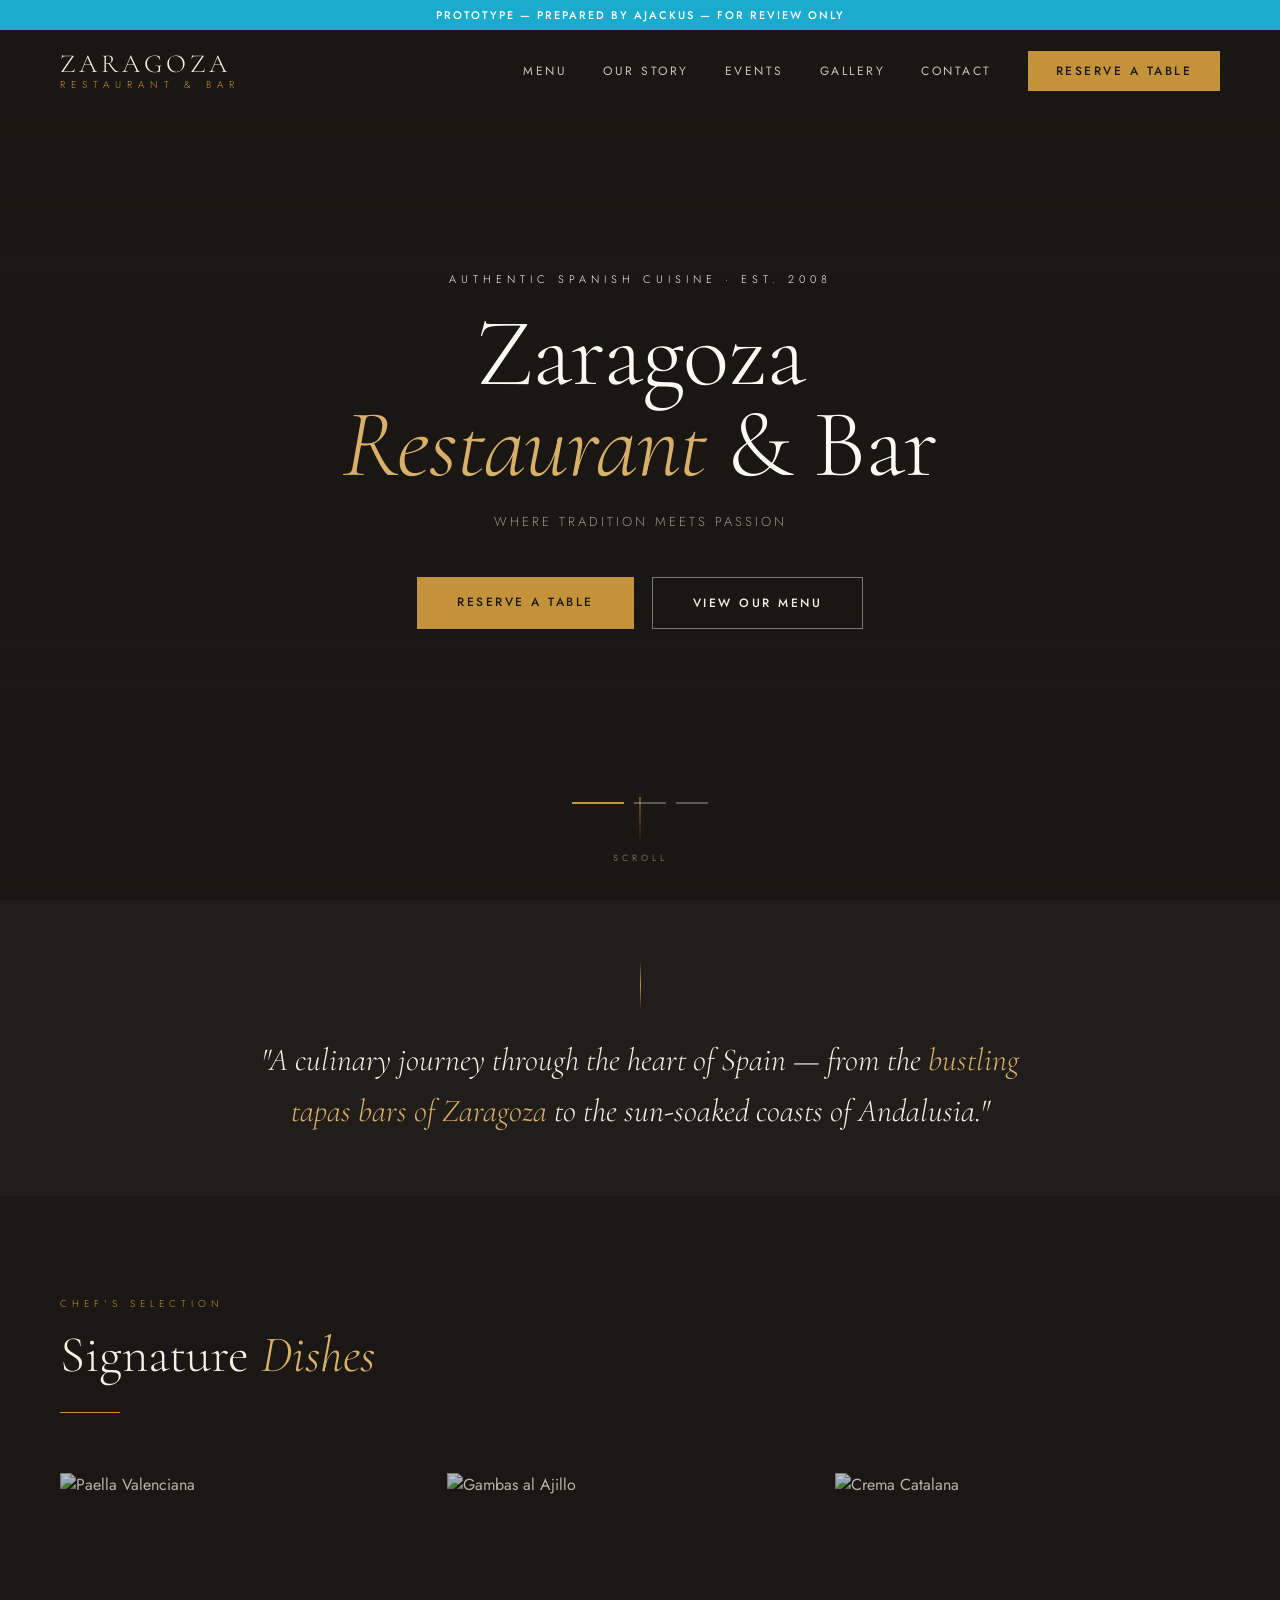
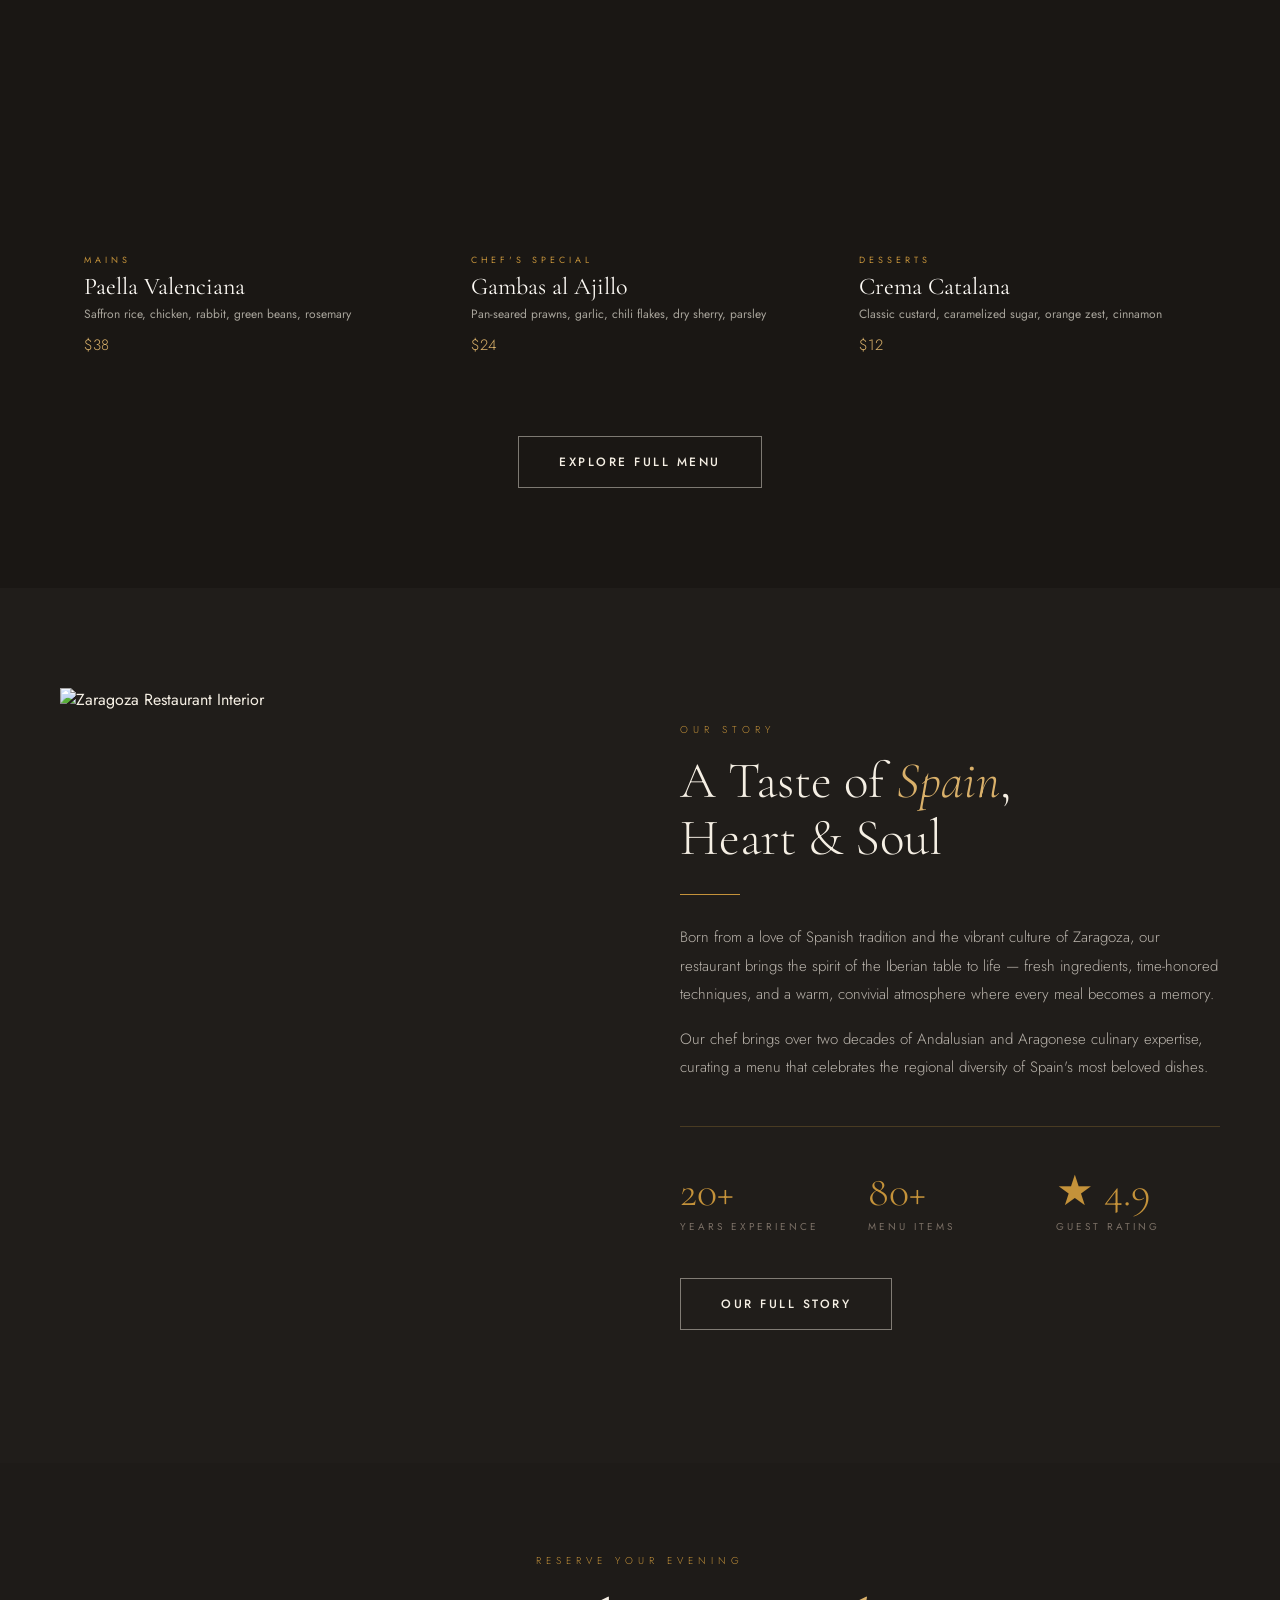
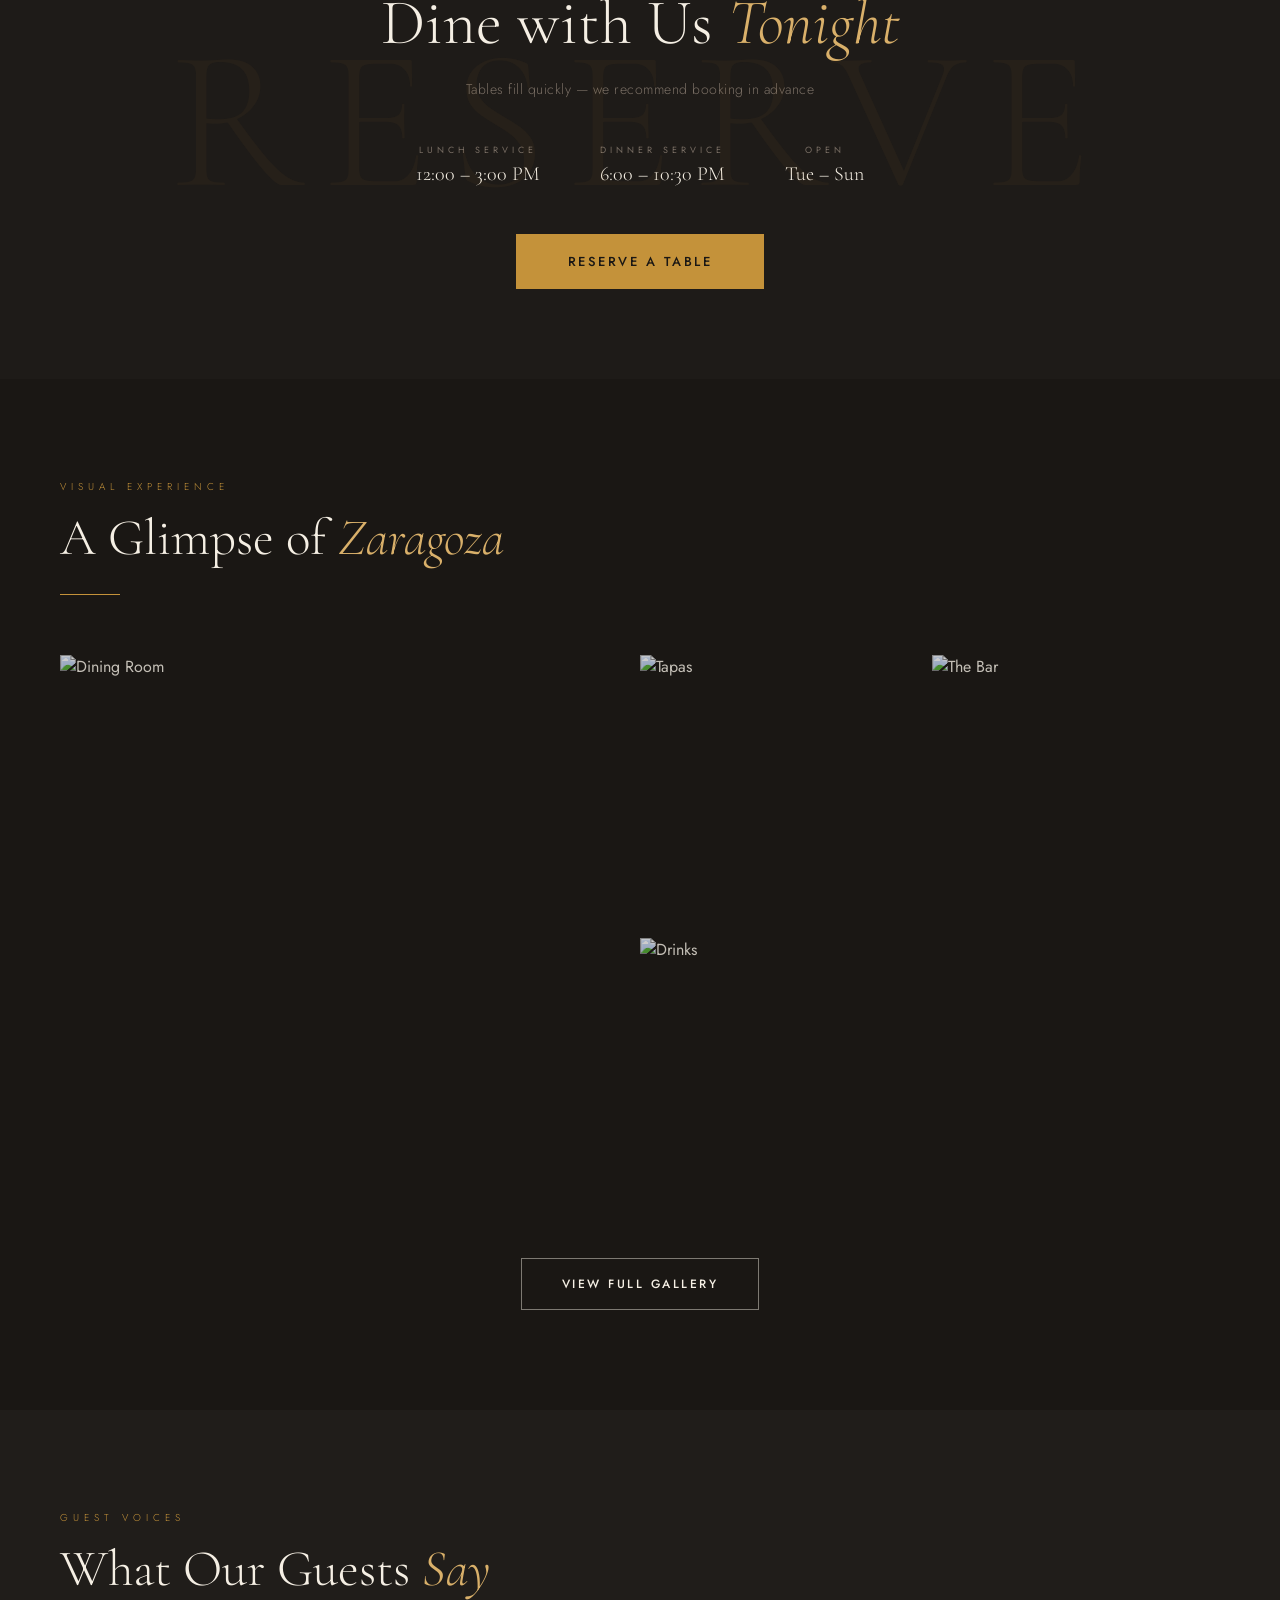
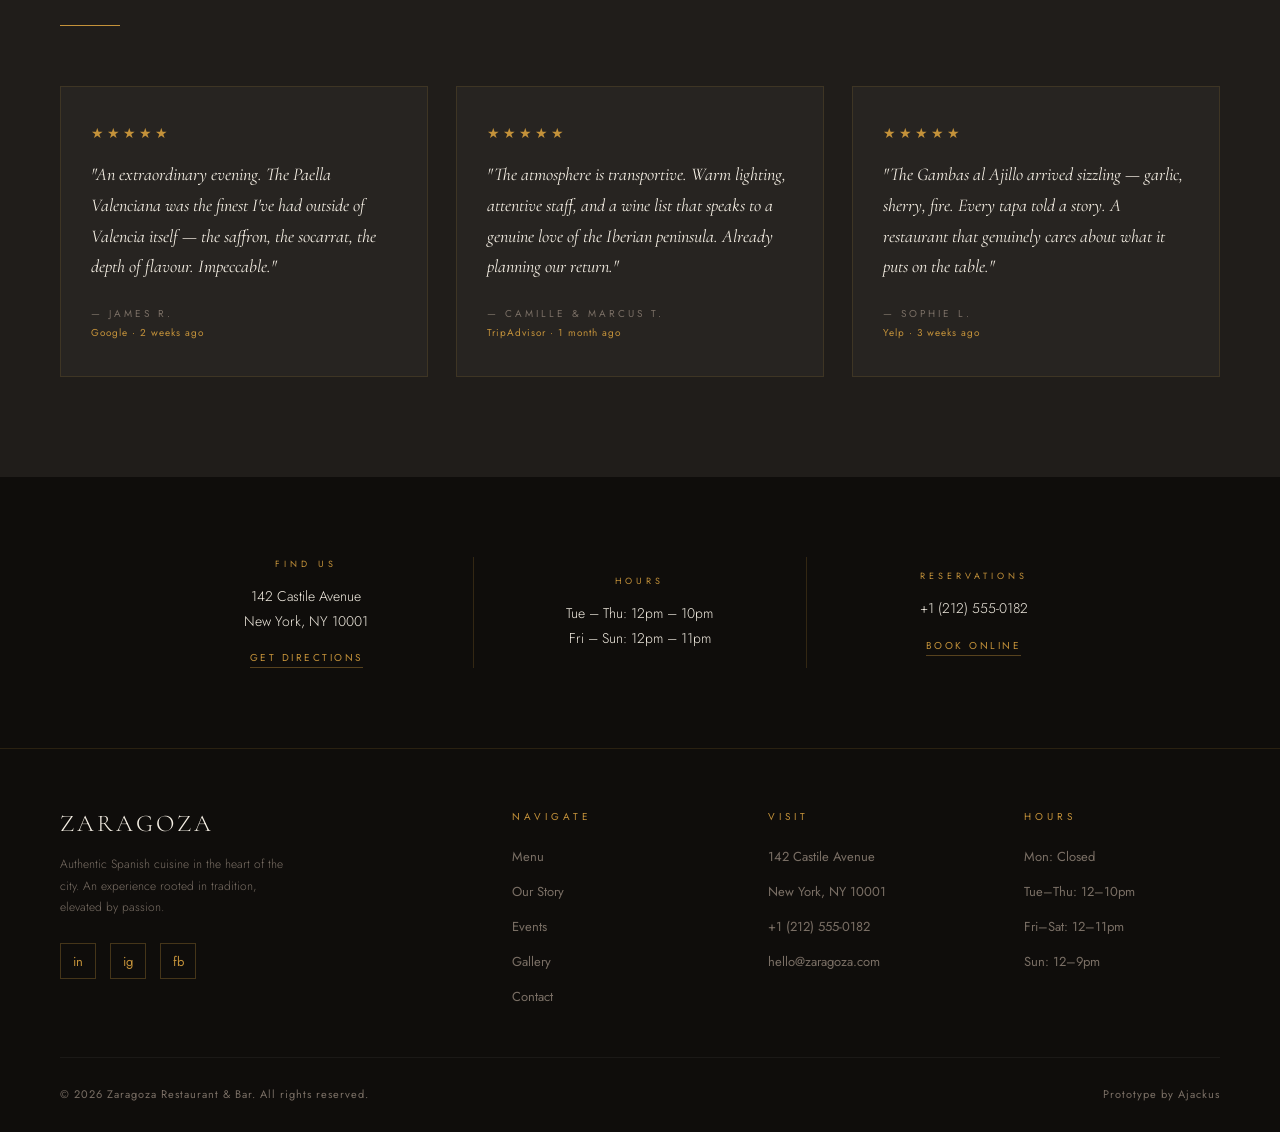
==== commit e018c2d1: "Change hero-eyebrow color to warm-white" ====
--- a/index.html
+++ b/index.html
@@ -55,7 +55,7 @@
   }
   .hero-eyebrow {
     font-size: 11px; letter-spacing: 5px; text-transform: uppercase;
-    color: var(--gold); font-family: 'Jost', sans-serif; font-weight: 300;
+    color: var(--warm-white); font-family: 'Jost', sans-serif; font-weight: 300;
     margin-bottom: 22px;
   }
   .hero-title {
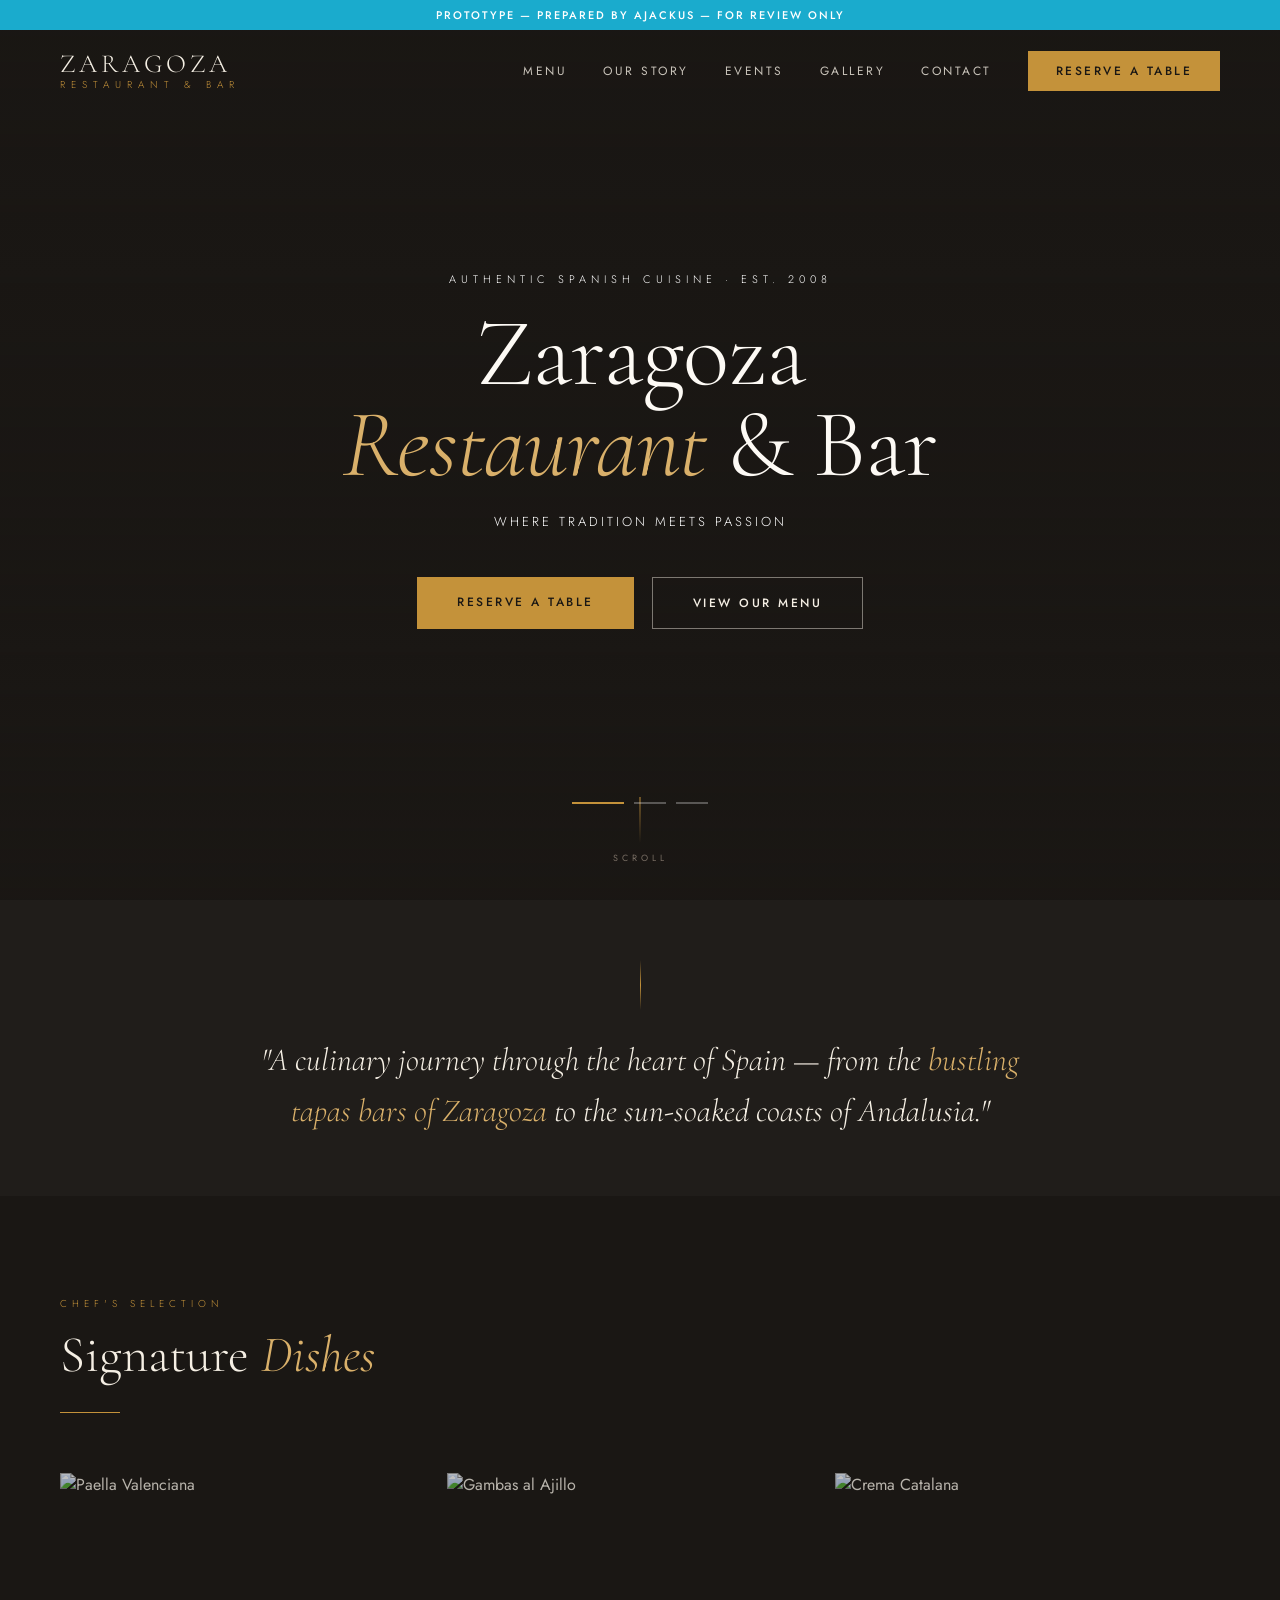
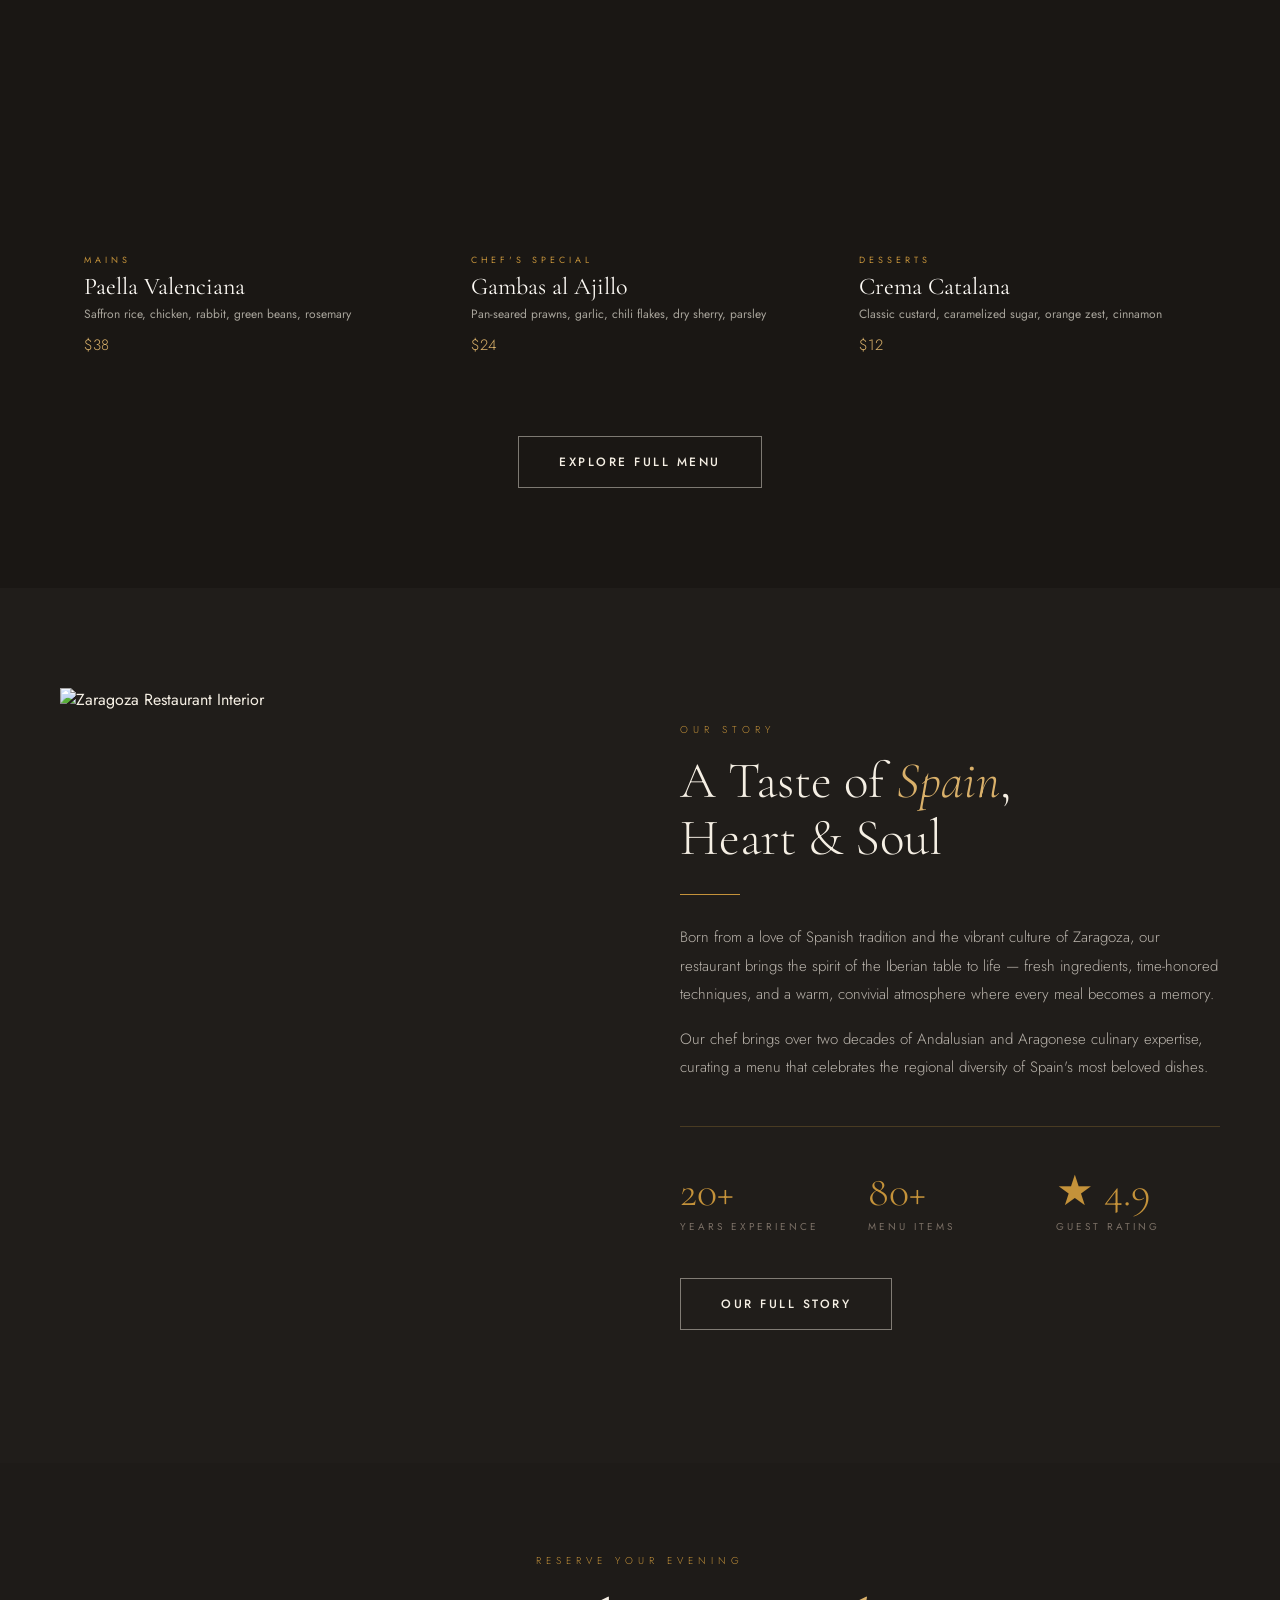
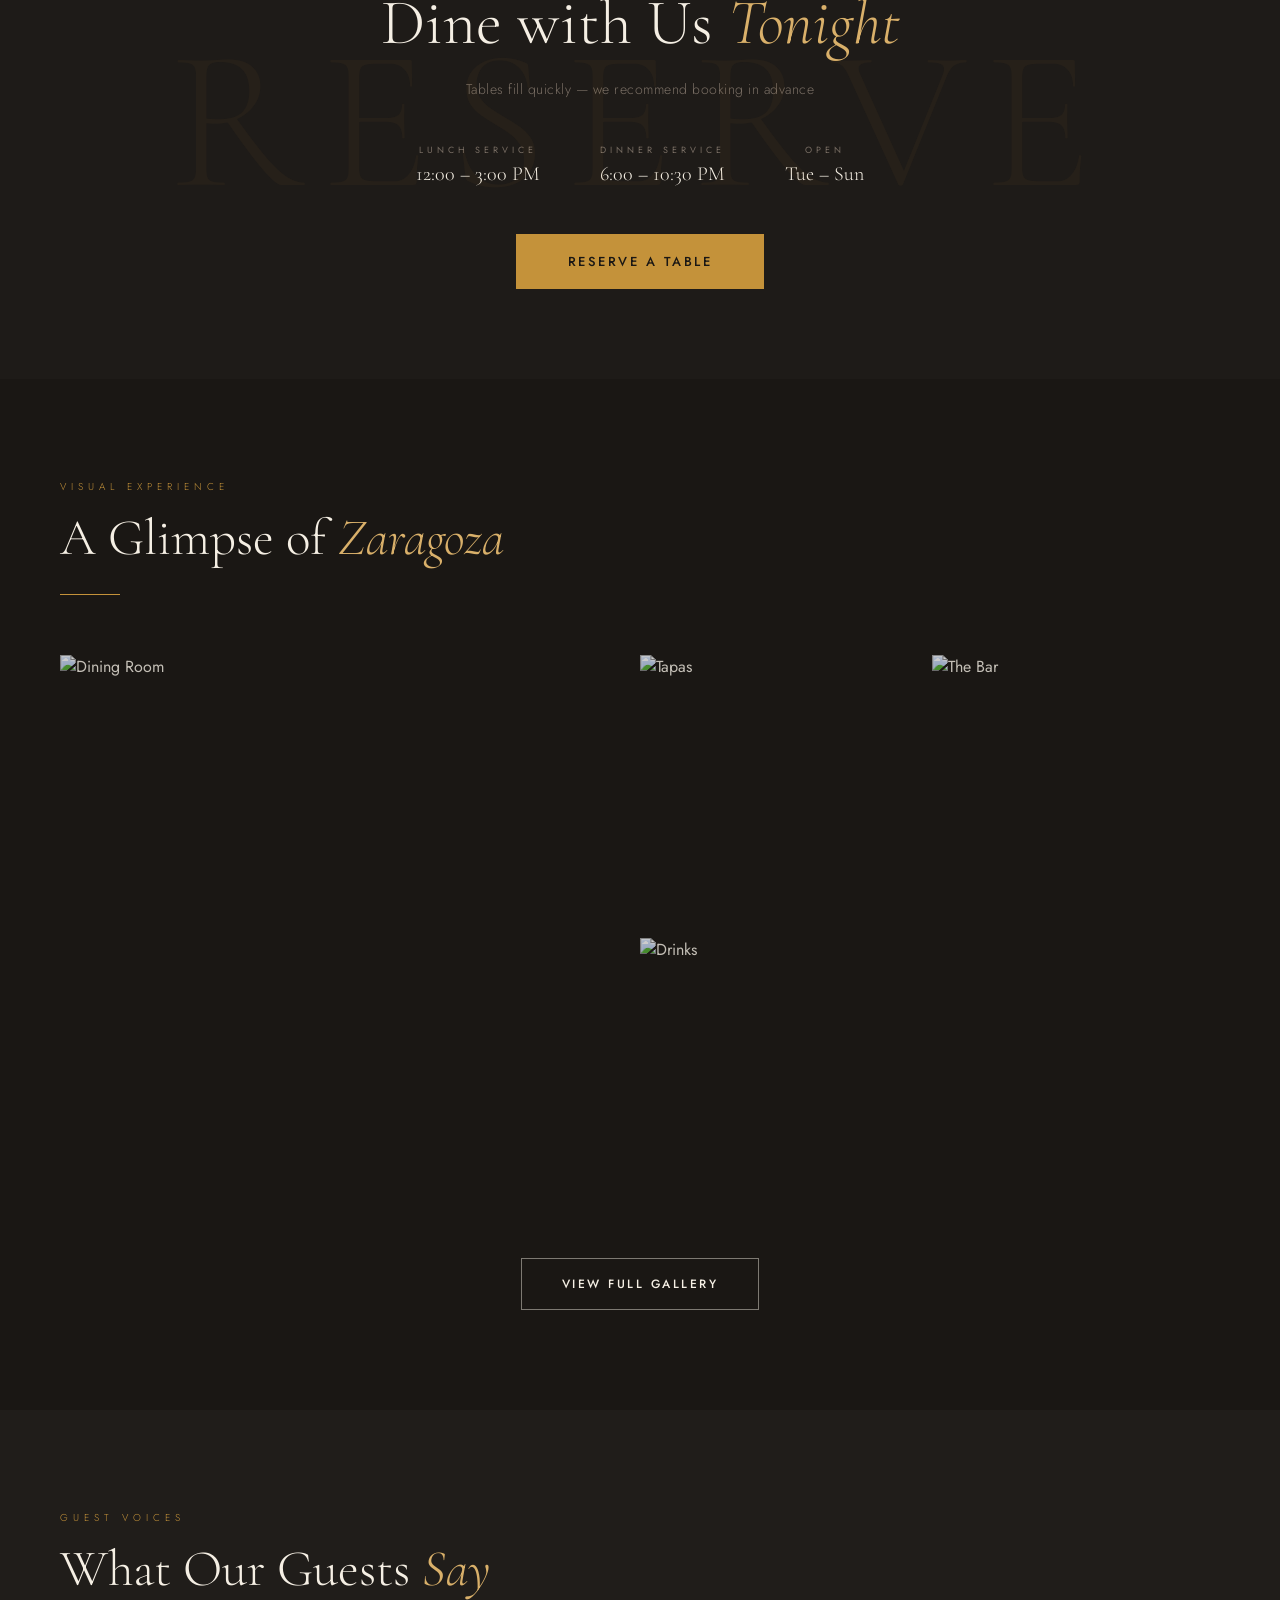
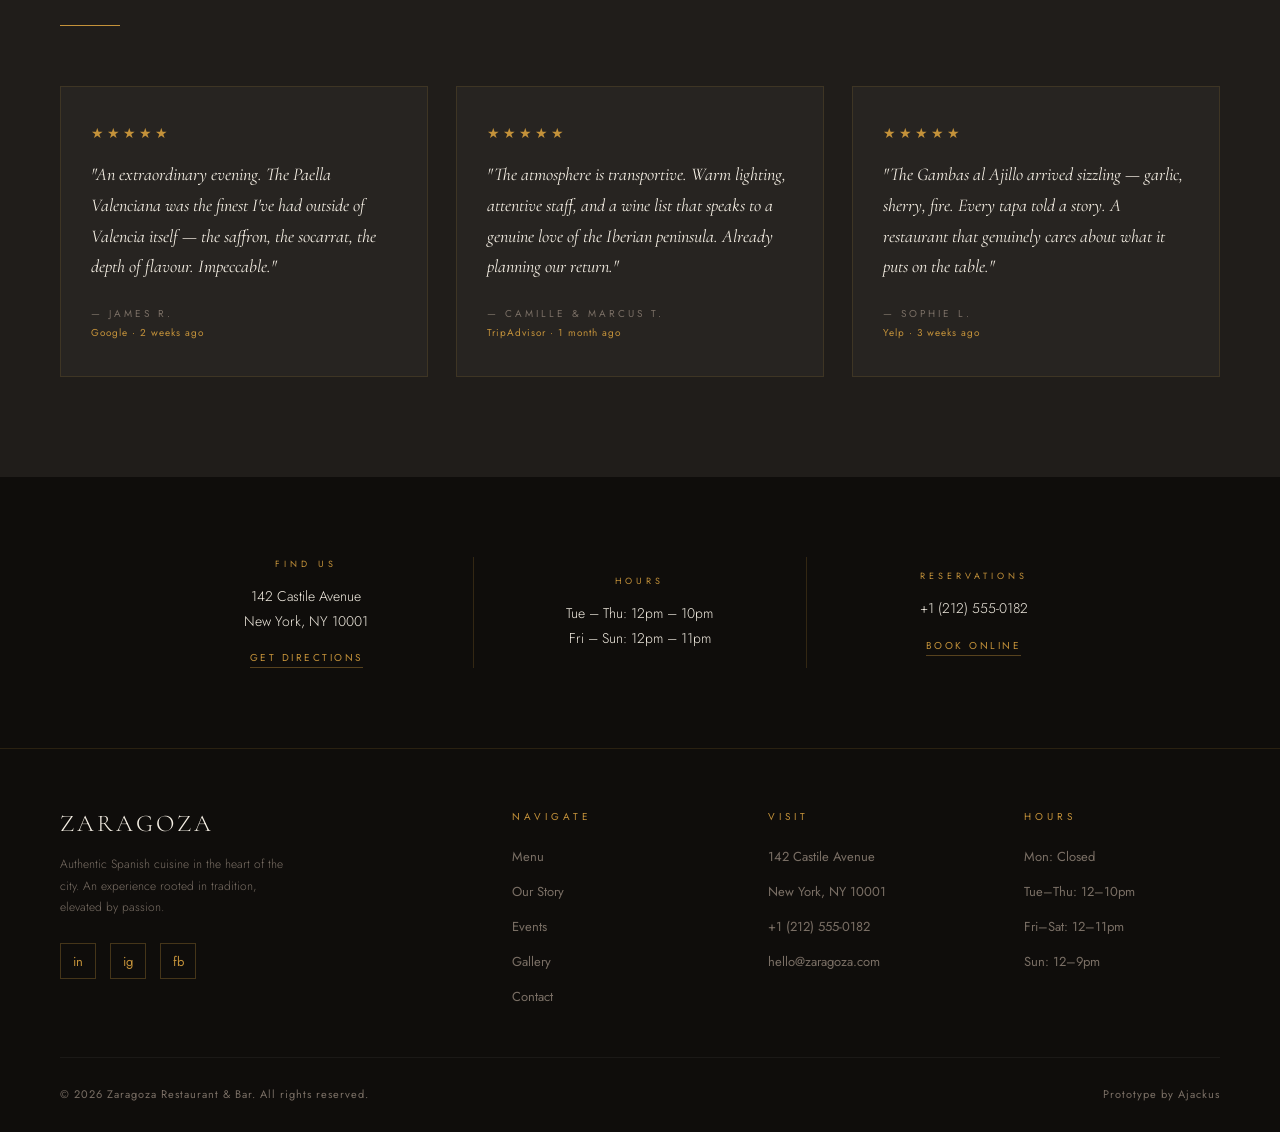
==== commit c28dd180: "Change hero text color to white" ====
--- a/index.html
+++ b/index.html
@@ -55,7 +55,7 @@
   }
   .hero-eyebrow {
     font-size: 11px; letter-spacing: 5px; text-transform: uppercase;
-    color: var(--warm-white); font-family: 'Jost', sans-serif; font-weight: 300;
+    color: #ffffff; font-family: 'Jost', sans-serif; font-weight: 300;
     margin-bottom: 22px;
   }
   .hero-title {
@@ -66,7 +66,7 @@
   .hero-title em { font-style: italic; color: var(--gold-light); }
   .hero-subtitle {
     margin-top: 22px; font-size: 13px; letter-spacing: 3px; text-transform: uppercase;
-    color: rgba(245,239,228,0.6); font-weight: 300;
+    color: #ffffff; font-weight: 300;
   }
   .hero-actions {
     margin-top: 46px; display: flex; gap: 18px; justify-content: center; flex-wrap: wrap;
